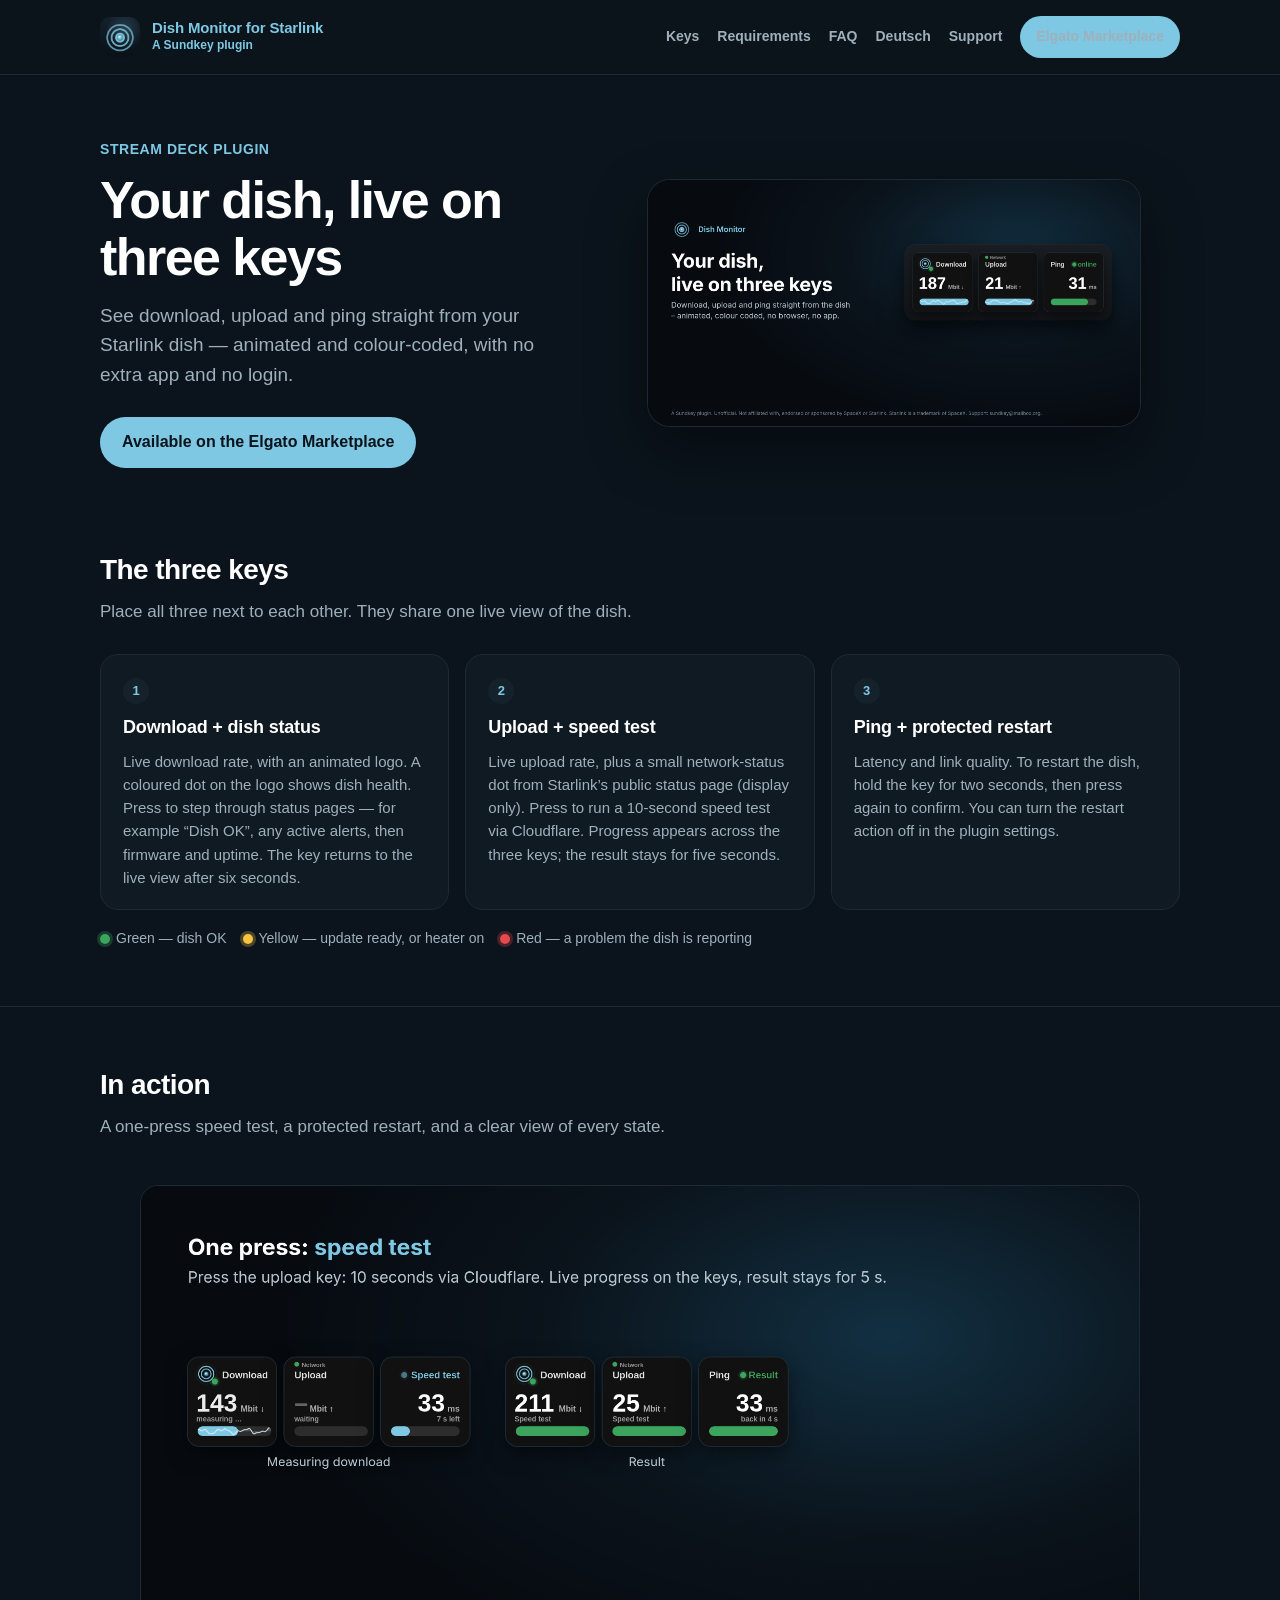
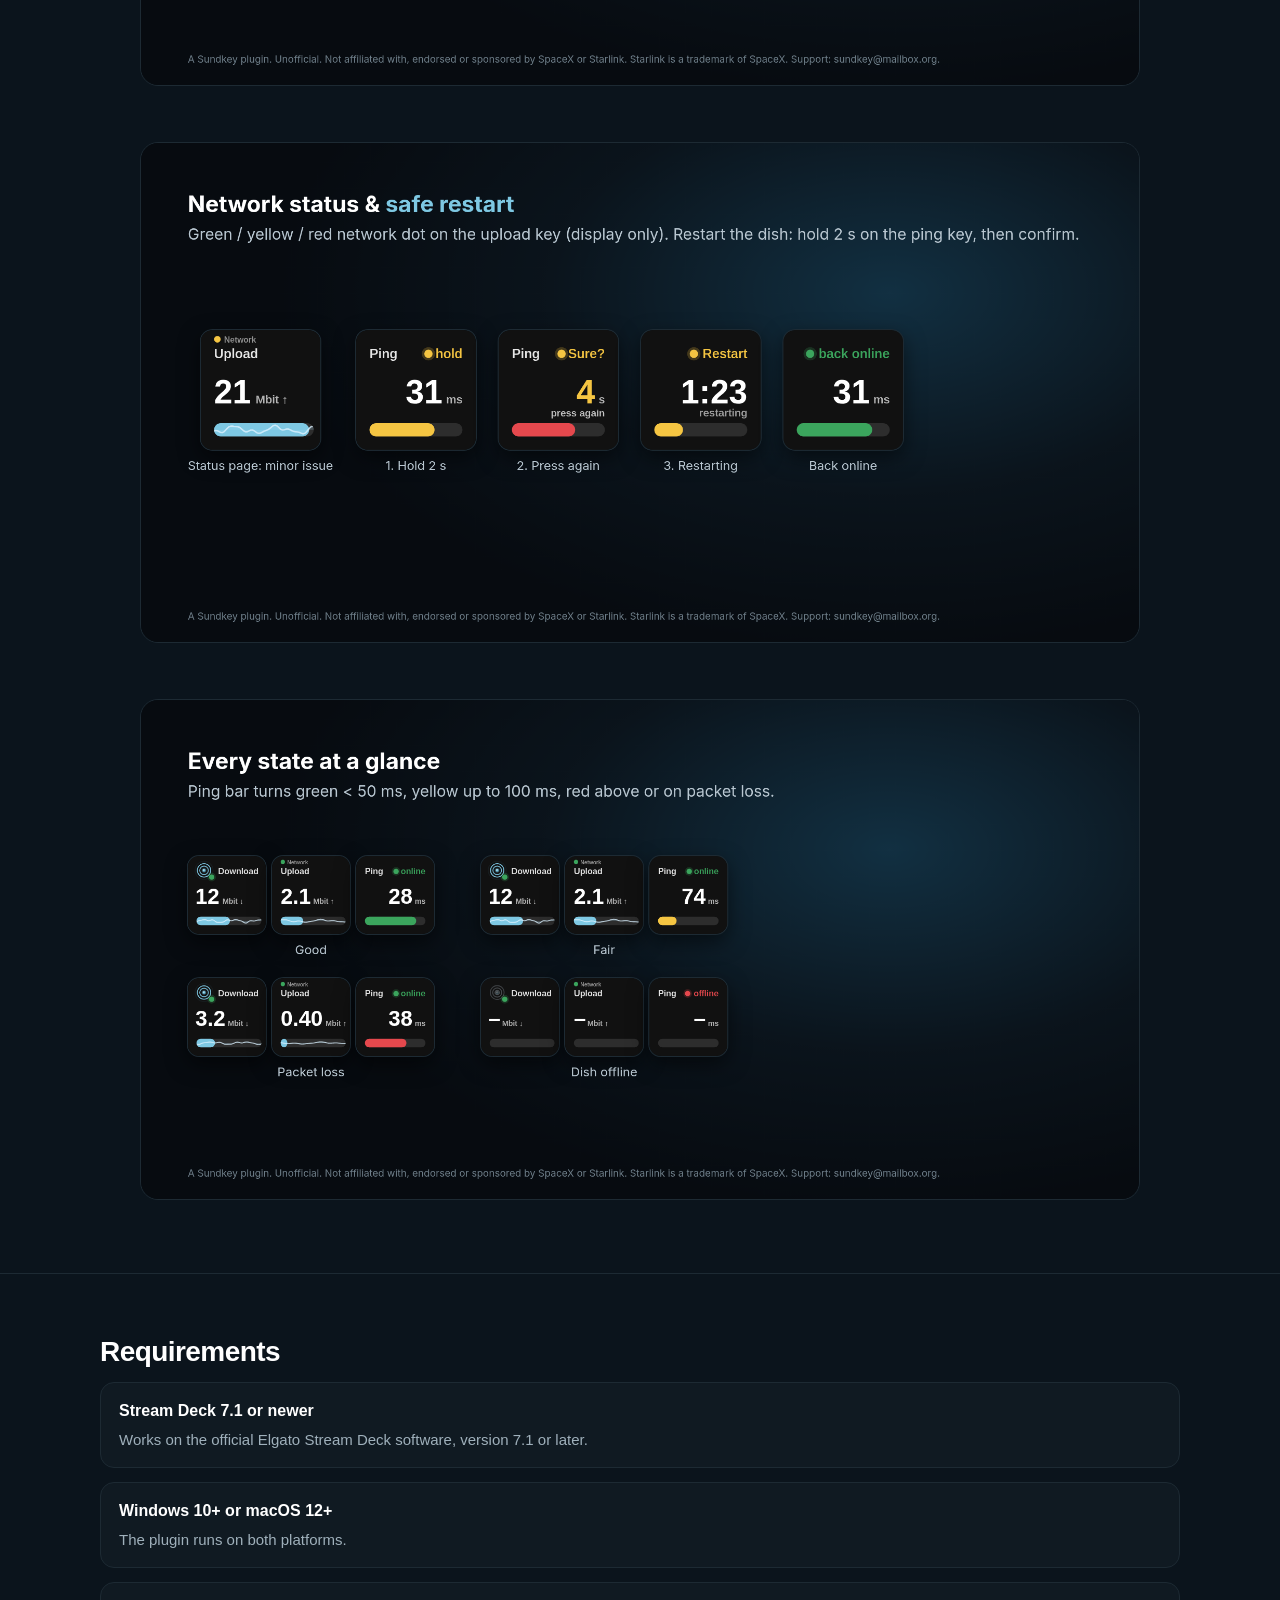
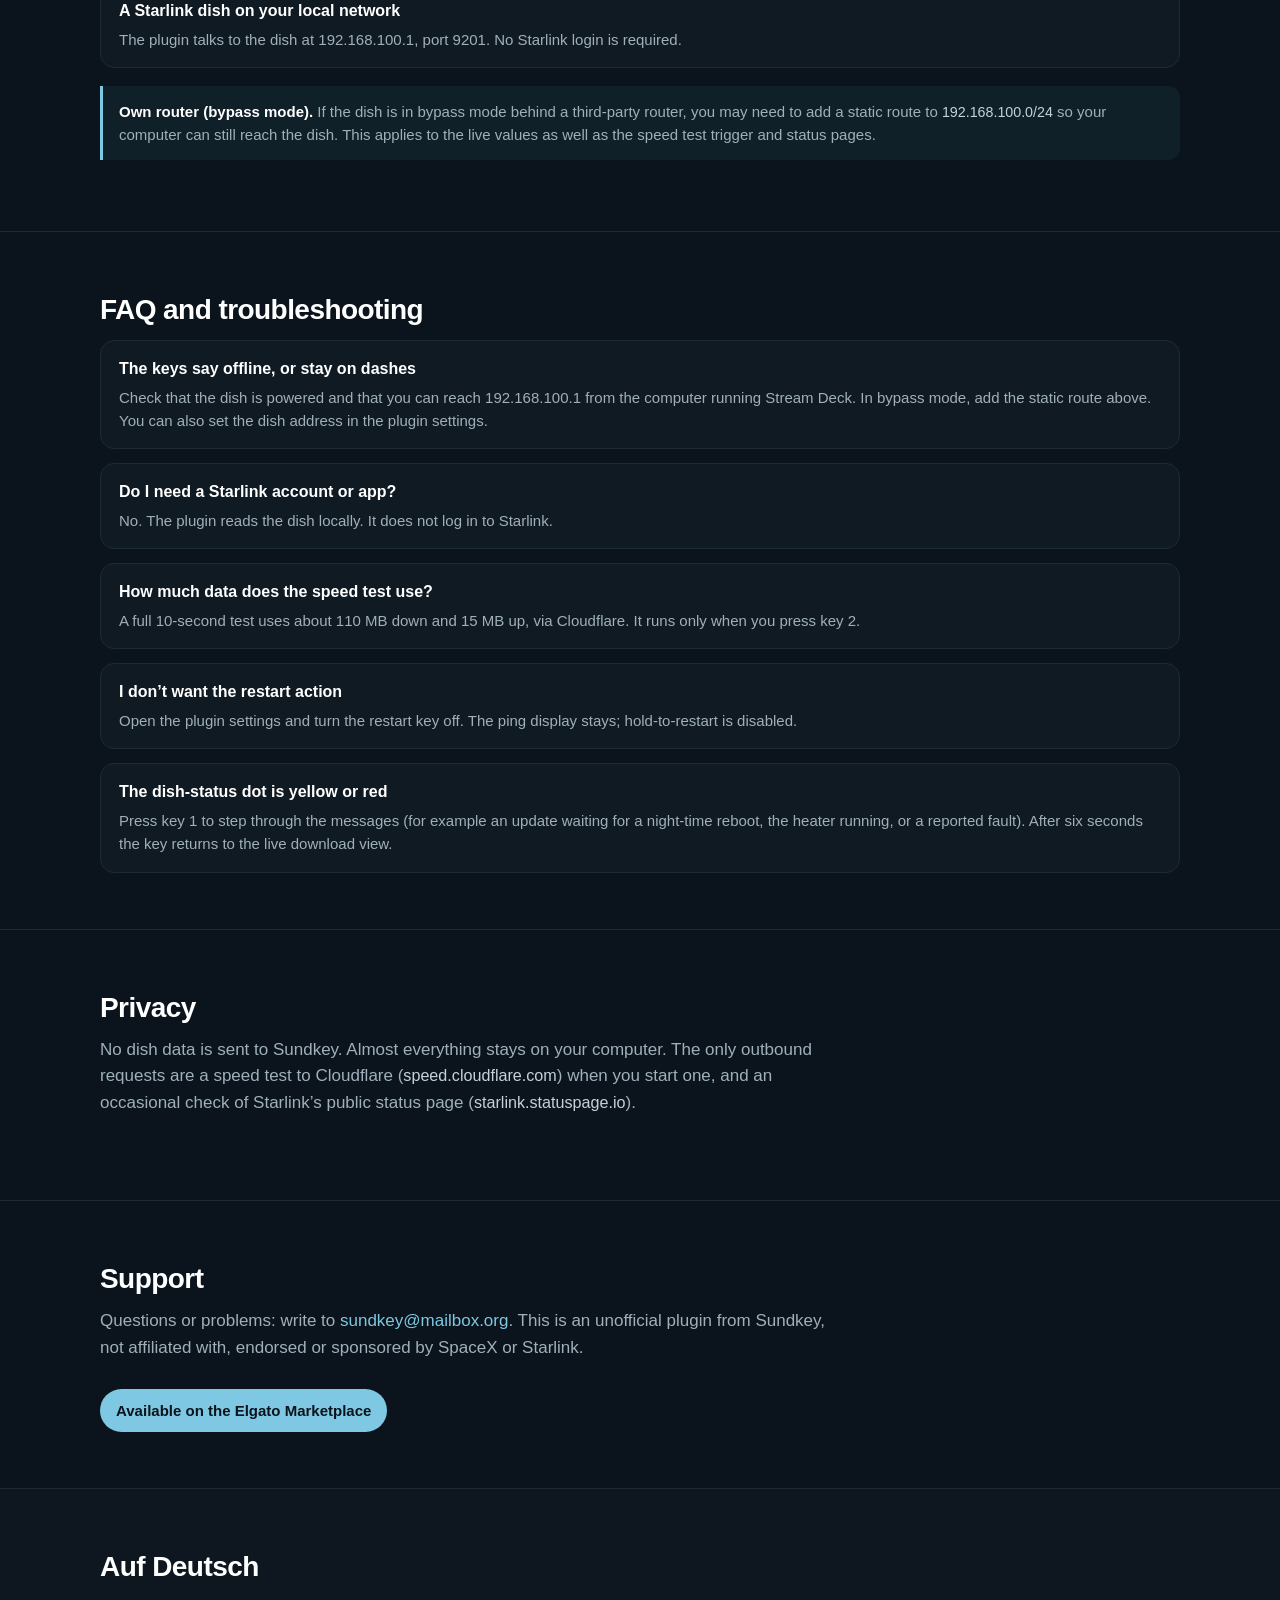
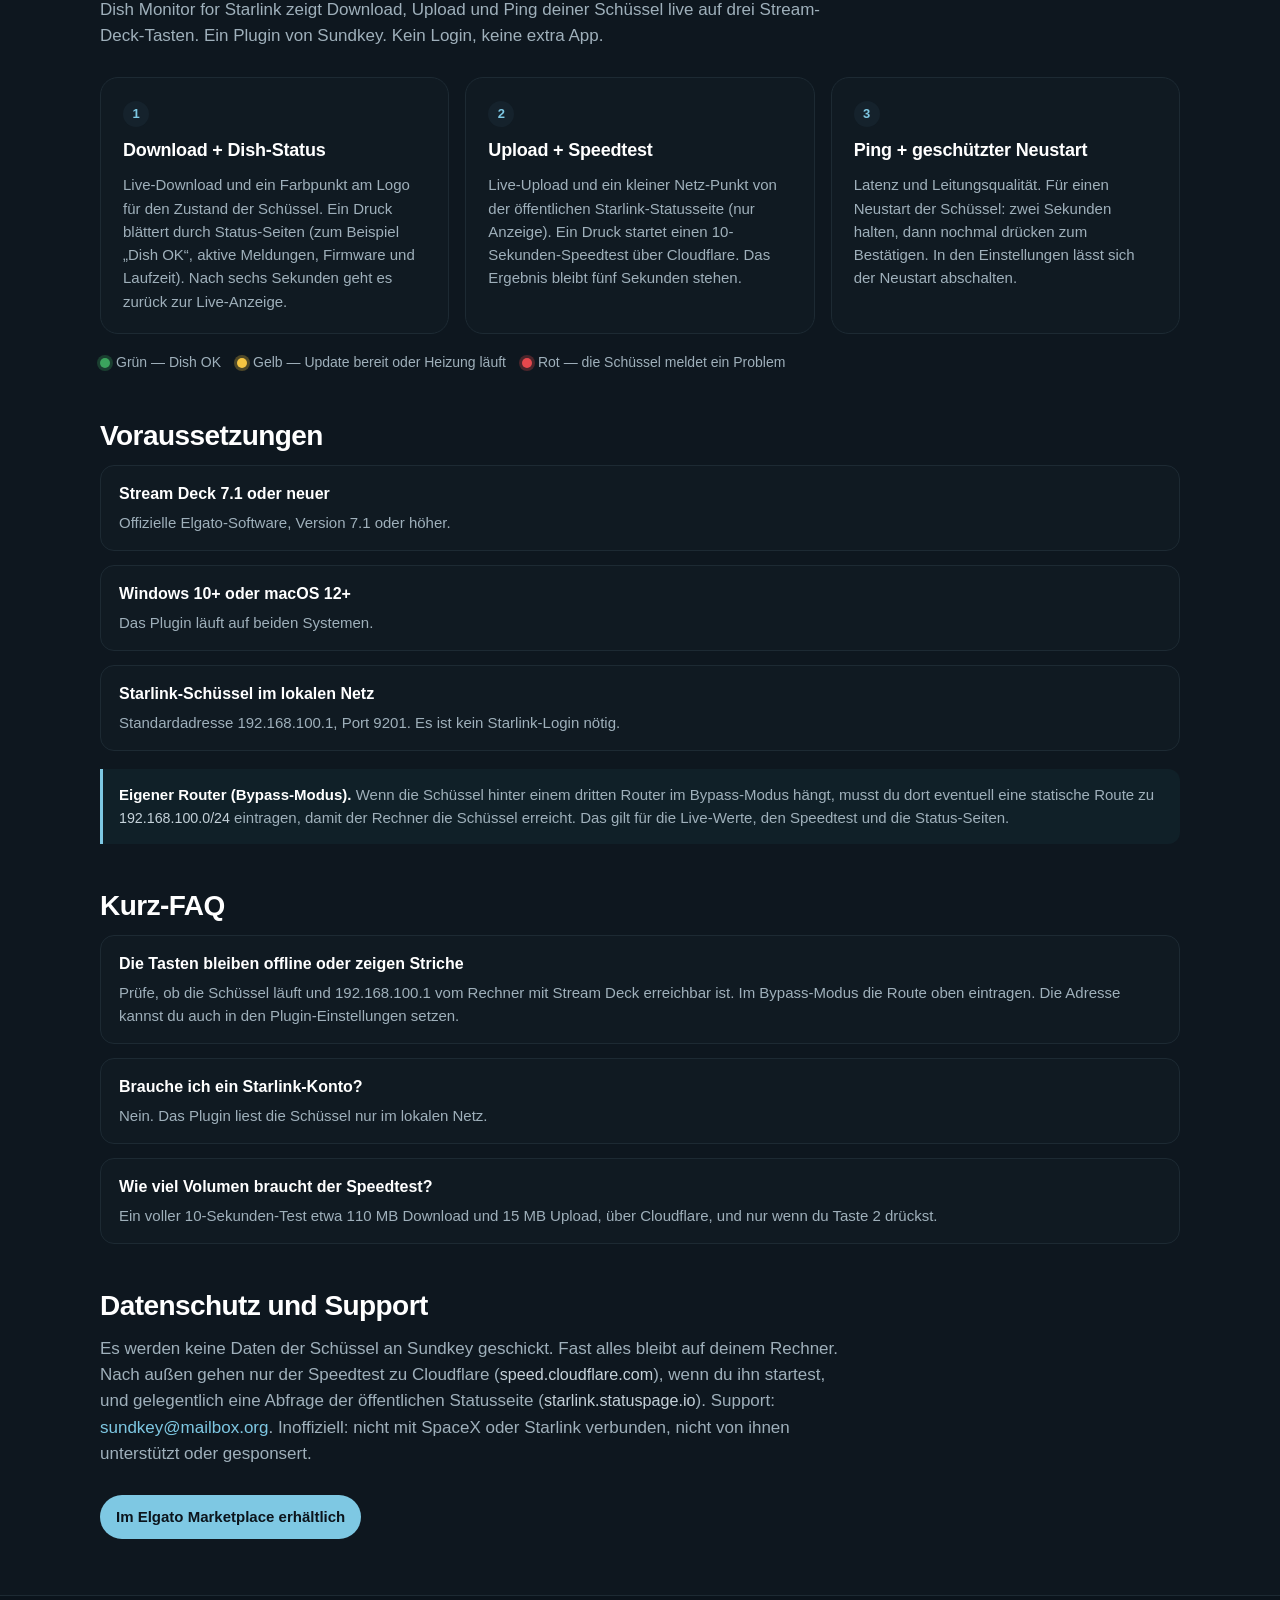
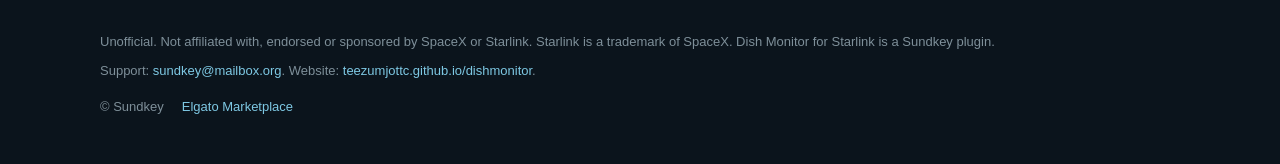
==== index.html @ ef7413f9 "Dish Monitor for Starlink info page" ====
<!DOCTYPE html>
<html lang="en">
<head>
  <meta charset="utf-8">
  <meta name="viewport" content="width=device-width, initial-scale=1">
  <title>Dish Monitor for Starlink – Sundkey</title>
  <meta name="description" content="Live download, upload and ping from your Starlink dish on three Stream Deck keys. A Sundkey plugin. Unofficial, not affiliated with SpaceX or Starlink.">
  <link rel="canonical" href="https://teezumjottc.github.io/dishmonitor/">
  <link rel="icon" type="image/png" sizes="32x32" href="images/favicon-32.png">
  <link rel="icon" type="image/png" sizes="64x64" href="images/favicon-64.png">
  <link rel="apple-touch-icon" href="images/apple-touch-icon.png">
  <meta property="og:title" content="Dish Monitor for Starlink – Sundkey">
  <meta property="og:description" content="Your Starlink dish, live on three Stream Deck keys. Unofficial, not affiliated with SpaceX or Starlink.">
  <meta property="og:type" content="website">
  <meta property="og:url" content="https://teezumjottc.github.io/dishmonitor/">
  <meta property="og:image" content="https://teezumjottc.github.io/dishmonitor/images/gallery-overview.png">
  <meta name="theme-color" content="#0b141c">
  <link rel="stylesheet" href="style.css">
</head>
<body>
  <header>
    <div class="wrap nav">
      <a class="brand" href="https://teezumjottc.github.io/dishmonitor/">
        <img src="images/logo-256.png" width="40" height="40" alt="">
        <span><strong>Dish Monitor for Starlink</strong><span>A Sundkey plugin</span></span>
      </a>
      <nav class="nav-links" aria-label="Page">
        <a href="#keys">Keys</a>
        <a href="#requirements">Requirements</a>
        <a href="#faq">FAQ</a>
        <a href="#de" lang="de">Deutsch</a>
        <a href="#support">Support</a>
        <a class="btn" href="#marketplace">Elgato Marketplace</a>
      </nav>
    </div>
  </header>

  <main>
    <div class="wrap hero">
      <div class="hero-grid">
        <div>
          <p class="kicker">Stream Deck plugin</p>
          <h1>Your dish, live on three keys</h1>
          <p class="lede">See download, upload and ping straight from your Starlink dish — animated and colour-coded, with no extra app and no login.</p>
          <a class="btn btn-lg" href="#marketplace" id="marketplace">Available on the Elgato Marketplace</a>
        </div>
        <figure class="hero-shot">
          <img src="images/gallery-overview.png" width="1920" height="960" alt="Three Stream Deck keys showing live download, upload and ping from a Starlink dish.">
        </figure>
      </div>
    </div>

    <section id="keys">
      <div class="wrap">
        <h2>The three keys</h2>
        <p class="intro">Place all three next to each other. They share one live view of the dish.</p>
        <div class="cards">
          <article class="card">
            <span class="num">1</span>
            <h3>Download + dish status</h3>
            <p>Live download rate, with an animated logo. A coloured dot on the logo shows dish health. Press to step through status pages — for example “Dish OK”, any active alerts, then firmware and uptime. The key returns to the live view after six seconds.</p>
          </article>
          <article class="card">
            <span class="num">2</span>
            <h3>Upload + speed test</h3>
            <p>Live upload rate, plus a small network-status dot from Starlink’s public status page (display only). Press to run a 10-second speed test via Cloudflare. Progress appears across the three keys; the result stays for five seconds.</p>
          </article>
          <article class="card">
            <span class="num">3</span>
            <h3>Ping + protected restart</h3>
            <p>Latency and link quality. To restart the dish, hold the key for two seconds, then press again to confirm. You can turn the restart action off in the plugin settings.</p>
          </article>
        </div>
        <p class="legend">
          <span><i class="dot" style="--c:#3BA55D"></i>Green — dish OK</span>
          <span><i class="dot" style="--c:#F5C542"></i>Yellow — update ready, or heater on</span>
          <span><i class="dot" style="--c:#E5484D"></i>Red — a problem the dish is reporting</span>
        </p>
      </div>
    </section>

    <section id="screenshots">
      <div class="wrap">
        <h2>In action</h2>
        <p class="intro">A one-press speed test, a protected restart, and a clear view of every state.</p>
        <div class="shots">
          <figure class="shot">
            <img src="images/gallery-speedtest.png" width="1920" height="960" alt="Speed test in progress and the result on the three keys.">
          </figure>
          <figure class="shot">
            <img src="images/gallery-restart.png" width="1920" height="960" alt="Network status dot and the hold, confirm, restarting and back-online states on the ping key.">
          </figure>
          <figure class="shot">
            <img src="images/gallery-states.png" width="1920" height="960" alt="Four rows of keys showing good, fair, packet-loss and offline states.">
          </figure>
        </div>
      </div>
    </section>

    <section id="requirements">
      <div class="wrap">
        <h2>Requirements</h2>
        <div class="req">
          <div class="item">
            <strong>Stream Deck 7.1 or newer</strong>
            <p>Works on the official Elgato Stream Deck software, version 7.1 or later.</p>
          </div>
          <div class="item">
            <strong>Windows 10+ or macOS 12+</strong>
            <p>The plugin runs on both platforms.</p>
          </div>
          <div class="item">
            <strong>A Starlink dish on your local network</strong>
            <p>The plugin talks to the dish at 192.168.100.1, port 9201. No Starlink login is required.</p>
          </div>
        </div>
        <p class="note"><strong style="color:#fff">Own router (bypass mode).</strong> If the dish is in bypass mode behind a third-party router, you may need to add a static route to <code>192.168.100.0/24</code> so your computer can still reach the dish. This applies to the live values as well as the speed test trigger and status pages.</p>
      </div>
    </section>

    <section id="faq">
      <div class="wrap">
        <h2>FAQ and troubleshooting</h2>
        <div class="faq">
          <div class="item">
            <h3>The keys say offline, or stay on dashes</h3>
            <p>Check that the dish is powered and that you can reach 192.168.100.1 from the computer running Stream Deck. In bypass mode, add the static route above. You can also set the dish address in the plugin settings.</p>
          </div>
          <div class="item">
            <h3>Do I need a Starlink account or app?</h3>
            <p>No. The plugin reads the dish locally. It does not log in to Starlink.</p>
          </div>
          <div class="item">
            <h3>How much data does the speed test use?</h3>
            <p>A full 10-second test uses about 110 MB down and 15 MB up, via Cloudflare. It runs only when you press key 2.</p>
          </div>
          <div class="item">
            <h3>I don’t want the restart action</h3>
            <p>Open the plugin settings and turn the restart key off. The ping display stays; hold-to-restart is disabled.</p>
          </div>
          <div class="item">
            <h3>The dish-status dot is yellow or red</h3>
            <p>Press key 1 to step through the messages (for example an update waiting for a night-time reboot, the heater running, or a reported fault). After six seconds the key returns to the live download view.</p>
          </div>
        </div>
      </div>
    </section>

    <section id="privacy">
      <div class="wrap">
        <h2>Privacy</h2>
        <p class="intro">No dish data is sent to Sundkey. Almost everything stays on your computer. The only outbound requests are a speed test to Cloudflare (<code>speed.cloudflare.com</code>) when you start one, and an occasional check of Starlink’s public status page (<code>starlink.statuspage.io</code>).</p>
      </div>
    </section>

    <section id="support">
      <div class="wrap">
        <h2>Support</h2>
        <p class="intro">Questions or problems: write to <a href="mailto:sundkey@mailbox.org">sundkey@mailbox.org</a>. This is an unofficial plugin from Sundkey, not affiliated with, endorsed or sponsored by SpaceX or Starlink.</p>
        <a class="btn" href="#marketplace">Available on the Elgato Marketplace</a>
      </div>
    </section>

    <section id="de" class="lang-de" lang="de">
      <div class="wrap">
        <h2>Auf Deutsch</h2>
        <p class="intro">Dish Monitor for Starlink zeigt Download, Upload und Ping deiner Schüssel live auf drei Stream-Deck-Tasten. Ein Plugin von Sundkey. Kein Login, keine extra App.</p>
        <div class="cards">
          <article class="card">
            <span class="num">1</span>
            <h3>Download + Dish-Status</h3>
            <p>Live-Download und ein Farbpunkt am Logo für den Zustand der Schüssel. Ein Druck blättert durch Status-Seiten (zum Beispiel „Dish OK“, aktive Meldungen, Firmware und Laufzeit). Nach sechs Sekunden geht es zurück zur Live-Anzeige.</p>
          </article>
          <article class="card">
            <span class="num">2</span>
            <h3>Upload + Speedtest</h3>
            <p>Live-Upload und ein kleiner Netz-Punkt von der öffentlichen Starlink-Statusseite (nur Anzeige). Ein Druck startet einen 10-Sekunden-Speedtest über Cloudflare. Das Ergebnis bleibt fünf Sekunden stehen.</p>
          </article>
          <article class="card">
            <span class="num">3</span>
            <h3>Ping + geschützter Neustart</h3>
            <p>Latenz und Leitungsqualität. Für einen Neustart der Schüssel: zwei Sekunden halten, dann nochmal drücken zum Bestätigen. In den Einstellungen lässt sich der Neustart abschalten.</p>
          </article>
        </div>
        <p class="legend">
          <span><i class="dot" style="--c:#3BA55D"></i>Grün — Dish OK</span>
          <span><i class="dot" style="--c:#F5C542"></i>Gelb — Update bereit oder Heizung läuft</span>
          <span><i class="dot" style="--c:#E5484D"></i>Rot — die Schüssel meldet ein Problem</span>
        </p>

        <h2 style="margin-top:40px">Voraussetzungen</h2>
        <div class="req">
          <div class="item"><strong>Stream Deck 7.1 oder neuer</strong><p>Offizielle Elgato-Software, Version 7.1 oder höher.</p></div>
          <div class="item"><strong>Windows 10+ oder macOS 12+</strong><p>Das Plugin läuft auf beiden Systemen.</p></div>
          <div class="item"><strong>Starlink-Schüssel im lokalen Netz</strong><p>Standardadresse 192.168.100.1, Port 9201. Es ist kein Starlink-Login nötig.</p></div>
        </div>
        <p class="note"><strong style="color:#fff">Eigener Router (Bypass-Modus).</strong> Wenn die Schüssel hinter einem dritten Router im Bypass-Modus hängt, musst du dort eventuell eine statische Route zu <code>192.168.100.0/24</code> eintragen, damit der Rechner die Schüssel erreicht. Das gilt für die Live-Werte, den Speedtest und die Status-Seiten.</p>

        <h2 style="margin-top:40px">Kurz-FAQ</h2>
        <div class="faq">
          <div class="item">
            <h3>Die Tasten bleiben offline oder zeigen Striche</h3>
            <p>Prüfe, ob die Schüssel läuft und 192.168.100.1 vom Rechner mit Stream Deck erreichbar ist. Im Bypass-Modus die Route oben eintragen. Die Adresse kannst du auch in den Plugin-Einstellungen setzen.</p>
          </div>
          <div class="item">
            <h3>Brauche ich ein Starlink-Konto?</h3>
            <p>Nein. Das Plugin liest die Schüssel nur im lokalen Netz.</p>
          </div>
          <div class="item">
            <h3>Wie viel Volumen braucht der Speedtest?</h3>
            <p>Ein voller 10-Sekunden-Test etwa 110 MB Download und 15 MB Upload, über Cloudflare, und nur wenn du Taste 2 drückst.</p>
          </div>
        </div>

        <h2 style="margin-top:40px">Datenschutz und Support</h2>
        <p class="intro">Es werden keine Daten der Schüssel an Sundkey geschickt. Fast alles bleibt auf deinem Rechner. Nach außen gehen nur der Speedtest zu Cloudflare (<code>speed.cloudflare.com</code>), wenn du ihn startest, und gelegentlich eine Abfrage der öffentlichen Statusseite (<code>starlink.statuspage.io</code>). Support: <a href="mailto:sundkey@mailbox.org">sundkey@mailbox.org</a>. Inoffiziell: nicht mit SpaceX oder Starlink verbunden, nicht von ihnen unterstützt oder gesponsert.</p>
        <a class="btn" href="#marketplace">Im Elgato Marketplace erhältlich</a>
      </div>
    </section>
  </main>

  <footer>
    <div class="wrap">
      <p>Unofficial. Not affiliated with, endorsed or sponsored by SpaceX or Starlink. Starlink is a trademark of SpaceX. Dish Monitor for Starlink is a Sundkey plugin.</p>
      <p>Support: <a href="mailto:sundkey@mailbox.org">sundkey@mailbox.org</a>. Website: <a href="https://teezumjottc.github.io/dishmonitor/">teezumjottc.github.io/dishmonitor</a>.</p>
      <div class="meta">
        <span>© Sundkey</span>
        <a href="#marketplace">Elgato Marketplace</a>
      </div>
    </div>
  </footer>
</body>
</html>
---- style.css ----
:root {
  --bg: #0b141c;
  --bg-2: #101a22;
  --bg-3: #0e171f;
  --line: #1d2a33;
  --text: #ffffff;
  --muted: #9fb0bb;
  --faint: #7e8f99;
  --cyan: #7EC8E3;
  --green: #3BA55D;
  --yellow: #F5C542;
  --red: #E5484D;
  --radius: 18px;
  --max: 1080px;
  --font: Inter, "Segoe UI", "SF Pro Text", "Helvetica Neue", Arial, sans-serif;
}
* { box-sizing: border-box; }
html { scroll-behavior: smooth; }
body {
  margin: 0;
  background: var(--bg);
  color: var(--text);
  font-family: var(--font);
  font-size: 17px;
  line-height: 1.55;
  -webkit-font-smoothing: antialiased;
}
a { color: var(--cyan); text-decoration: none; }
a:hover { text-decoration: underline; }
code { font-family: inherit; font-size: 0.95em; color: #c5d2da; white-space: nowrap; }
img { max-width: 100%; height: auto; display: block; }
.wrap { width: min(var(--max), calc(100% - 48px)); margin: 0 auto; }

/* header */
header {
  border-bottom: 1px solid var(--line);
  background: rgba(11, 20, 28, 0.92);
}
.nav {
  display: flex;
  align-items: center;
  justify-content: space-between;
  gap: 16px;
  padding: 16px 0;
  flex-wrap: wrap;
}
.brand { display: flex; align-items: center; gap: 12px; color: inherit; text-decoration: none; }
.brand:hover { text-decoration: none; }
.brand img { width: 40px; height: 40px; border-radius: 10px; }
.brand strong { font-size: 15px; font-weight: 650; letter-spacing: -0.01em; display: block; line-height: 1.15; }
.brand span { font-size: 12px; color: var(--cyan); font-weight: 600; }
.nav-links { display: flex; gap: 18px; flex-wrap: wrap; align-items: center; }
.nav-links a { color: var(--muted); font-size: 14px; font-weight: 600; }
.nav-links a:hover { color: var(--text); text-decoration: none; }
.btn {
  display: inline-block;
  background: var(--cyan);
  color: #0b141c;
  font-weight: 700;
  font-size: 15px;
  padding: 10px 16px;
  border-radius: 999px;
  text-decoration: none;
}
.btn:hover { text-decoration: none; filter: brightness(1.06); }
.btn-lg { padding: 13px 22px; font-size: 16px; }

/* hero */
.hero { padding: 64px 0 24px; }
.hero-grid {
  display: grid;
  grid-template-columns: minmax(0, 0.9fr) minmax(0, 1.1fr);
  gap: 40px;
  align-items: center;
}
.kicker { color: var(--cyan); font-weight: 600; font-size: 14px; letter-spacing: 0.04em; text-transform: uppercase; margin: 0 0 12px; }
h1 {
  font-size: clamp(32px, 5vw, 52px);
  line-height: 1.08;
  letter-spacing: -0.03em;
  font-weight: 750;
  margin: 0 0 16px;
}
.lede { color: var(--muted); font-size: 19px; margin: 0 0 28px; max-width: 34em; }
.hero-shot {
  border-radius: 22px;
  overflow: hidden;
  box-shadow: 0 0 0 1px var(--line), 0 24px 60px rgba(0, 0, 0, 0.45);
  background: #070b10;
}
.hero-shot img { width: 100%; }

/* sections */
section { padding: 56px 0; }
section + section { border-top: 1px solid var(--line); }
h2 {
  font-size: 28px;
  letter-spacing: -0.02em;
  margin: 0 0 8px;
  font-weight: 720;
}
.intro { color: var(--muted); margin: 0 0 28px; max-width: 44em; }

.cards {
  display: grid;
  grid-template-columns: repeat(3, 1fr);
  gap: 16px;
}
.card {
  background: var(--bg-2);
  border: 1px solid var(--line);
  border-radius: var(--radius);
  padding: 22px 22px 20px;
}
.card h3 { margin: 0 0 8px; font-size: 18px; letter-spacing: -0.01em; }
.card p { margin: 0; color: var(--muted); font-size: 15px; }
.dot {
  width: 10px; height: 10px; border-radius: 50%;
  display: inline-block; margin-right: 6px;
  box-shadow: 0 0 0 3px color-mix(in srgb, var(--c) 28%, transparent);
  background: var(--c);
  vertical-align: middle;
}
.legend { display: flex; gap: 16px; flex-wrap: wrap; margin: 18px 0 0; color: var(--muted); font-size: 14px; }
.num {
  display: inline-flex; align-items: center; justify-content: center;
  width: 26px; height: 26px; border-radius: 50%;
  background: #15222c; color: var(--cyan);
  font-size: 13px; font-weight: 700; margin-bottom: 10px;
}

/* gallery */
.shots { display: grid; gap: 22px; }
.shot {
  background: var(--bg-2);
  border: 1px solid var(--line);
  border-radius: var(--radius);
  overflow: hidden;
}
.shot img { width: 100%; }
.shot figcaption { padding: 12px 16px 16px; color: var(--muted); font-size: 14px; }

/* lists */
.req, .faq { display: grid; gap: 14px; }
.item {
  background: var(--bg-2);
  border: 1px solid var(--line);
  border-radius: 14px;
  padding: 16px 18px;
}
.item h3, .item strong { display: block; margin: 0 0 4px; font-size: 16px; }
.item p { margin: 0; color: var(--muted); font-size: 15px; }
.note {
  margin-top: 18px;
  padding: 14px 16px;
  border-left: 3px solid var(--cyan);
  background: #102028;
  border-radius: 0 12px 12px 0;
  color: var(--muted);
  font-size: 15px;
}

/* german */
.lang-de { background: var(--bg-3); }
.lang-de h2 { color: var(--text); }

/* footer */
footer {
  border-top: 1px solid var(--line);
  padding: 36px 0 48px;
  color: var(--faint);
  font-size: 13px;
  line-height: 1.5;
}
footer p { margin: 0 0 10px; }
footer .meta { display: flex; flex-wrap: wrap; gap: 8px 18px; margin-top: 16px; }

@media (max-width: 860px) {
  .hero-grid, .cards { grid-template-columns: 1fr; }
  .hero { padding-top: 36px; }
  section { padding: 40px 0; }
}
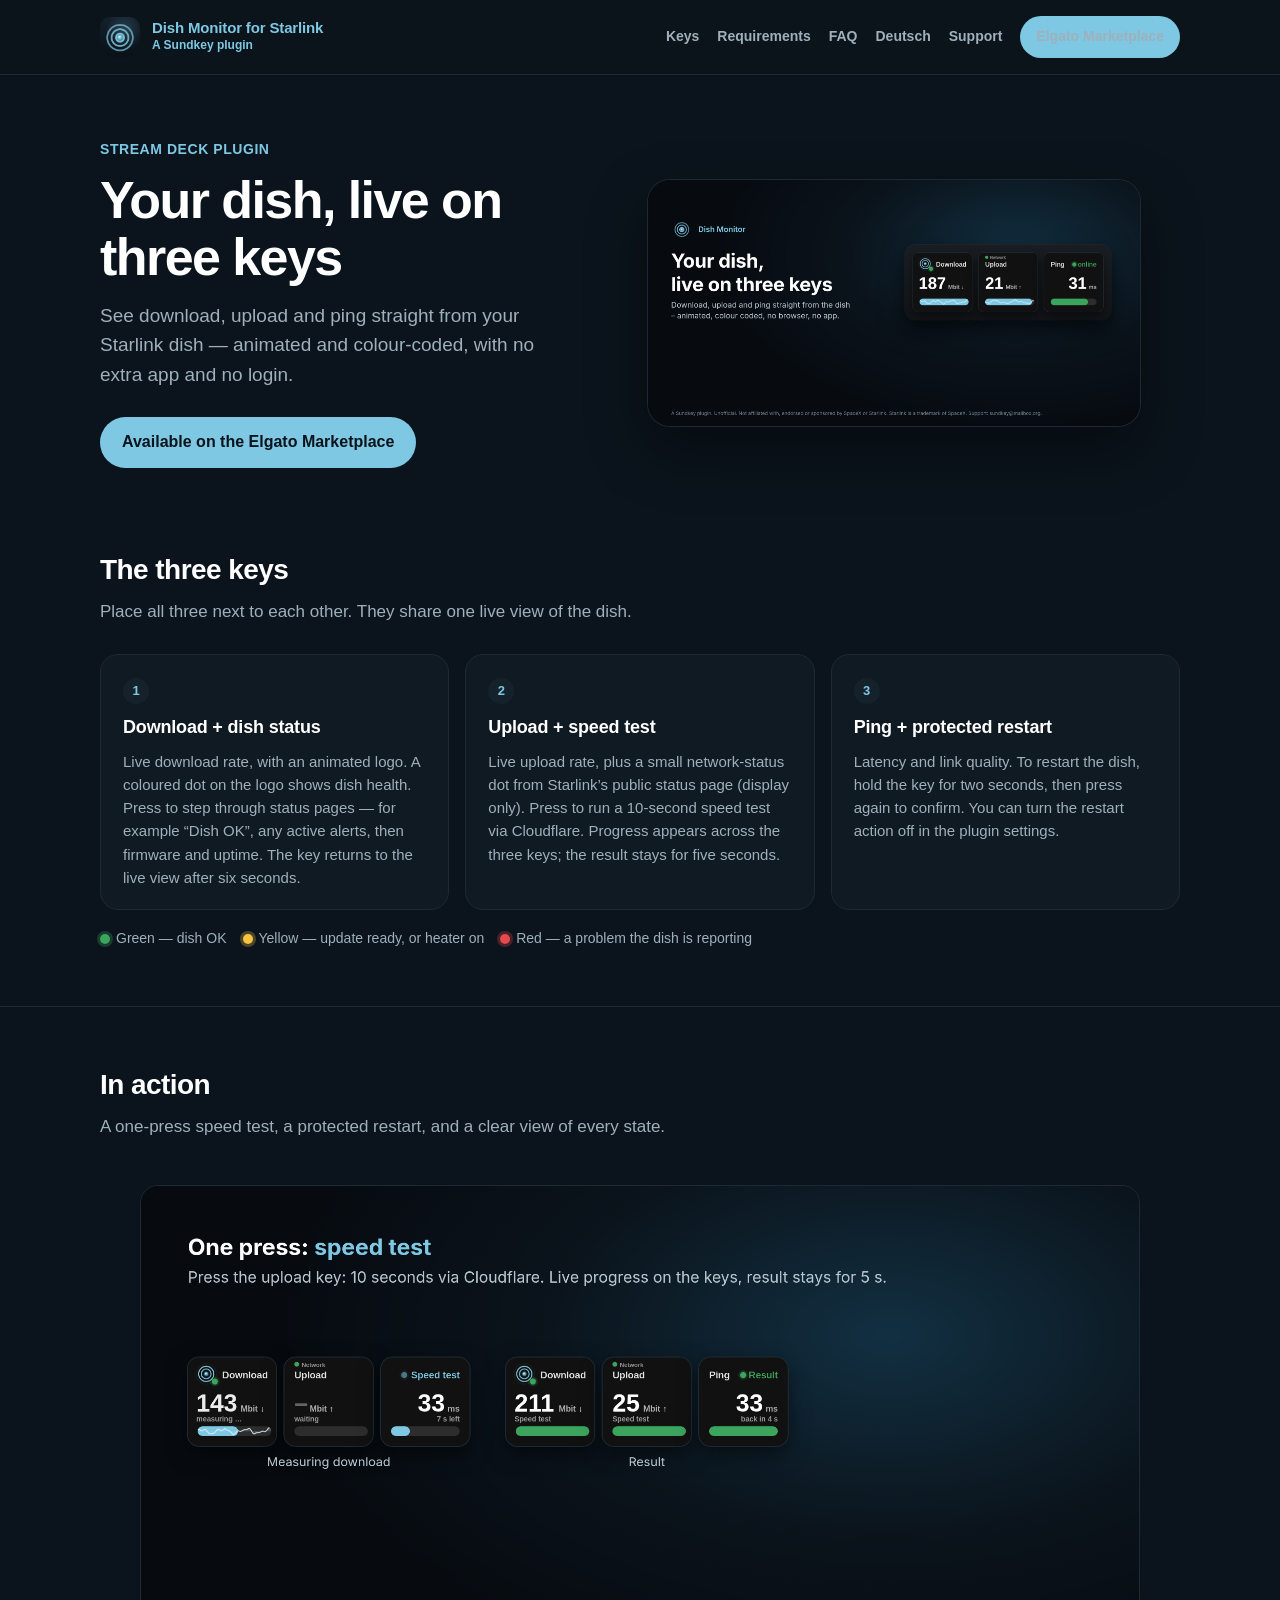
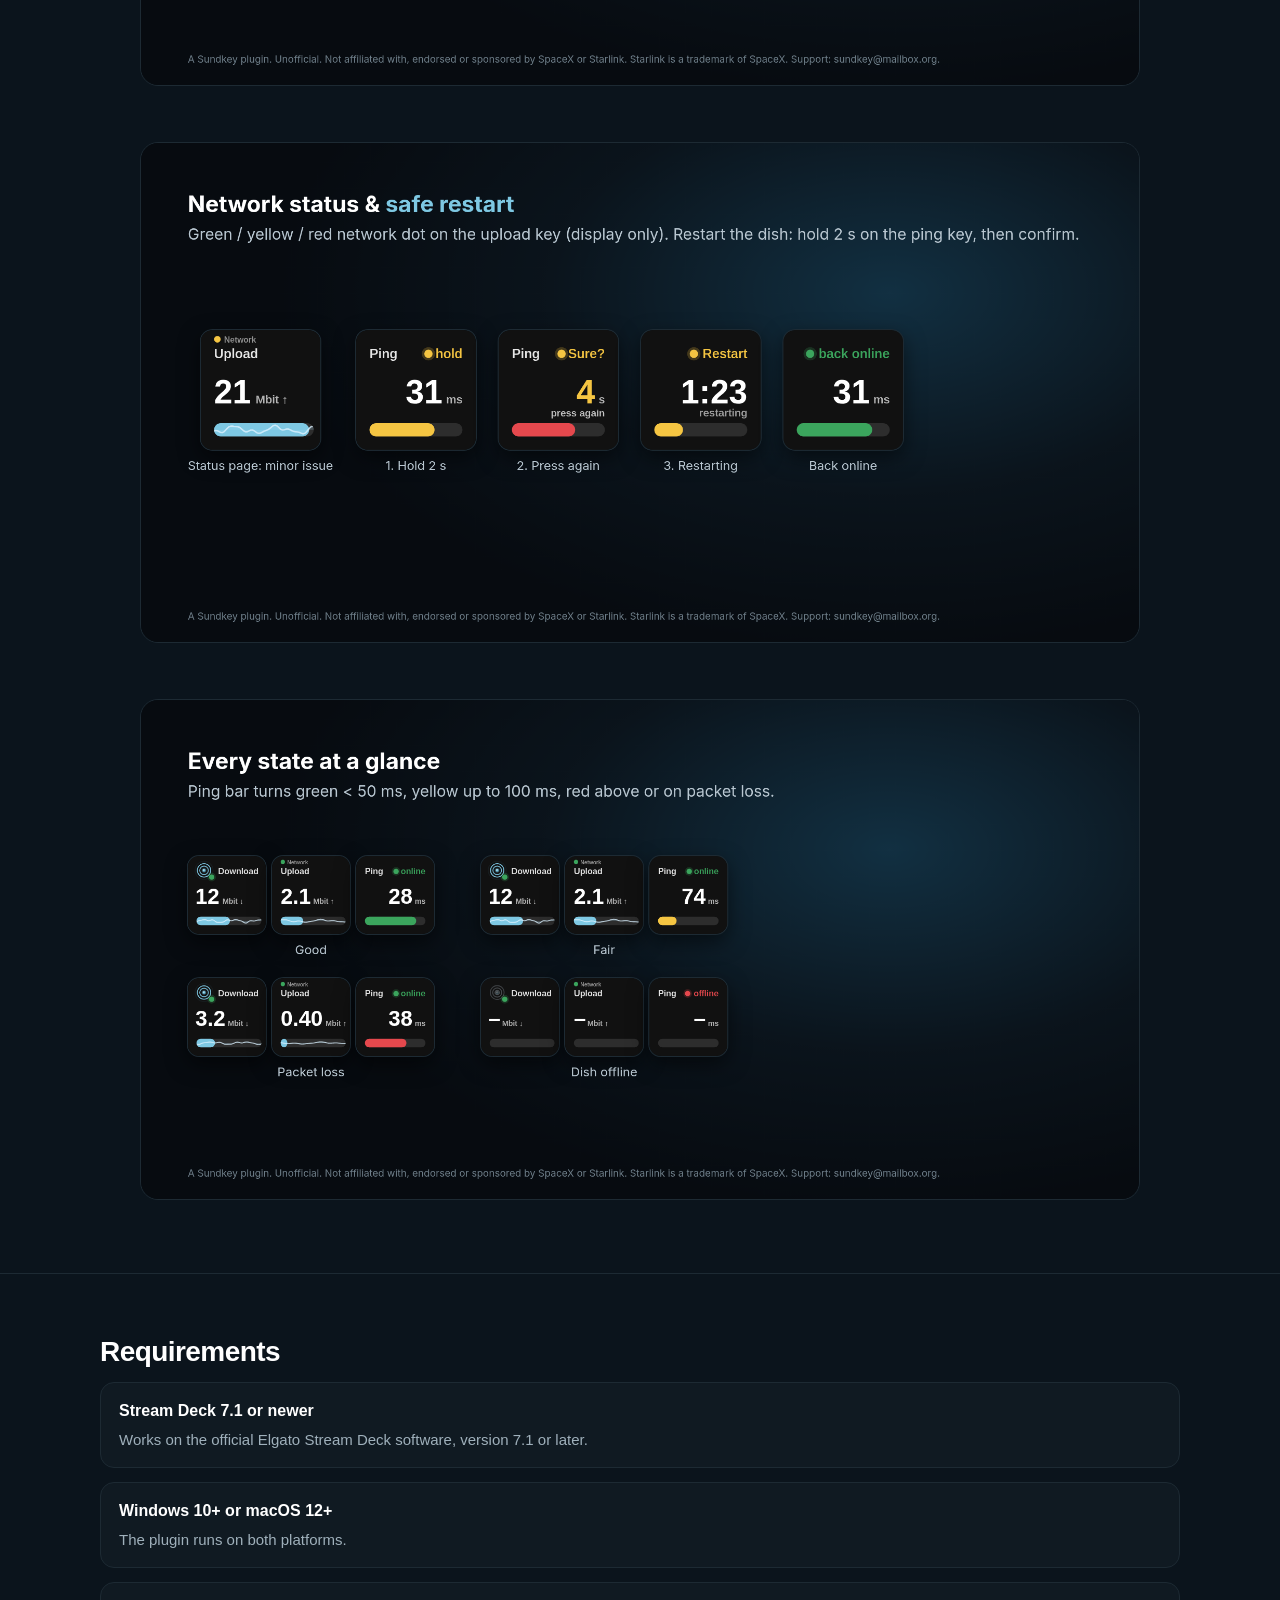
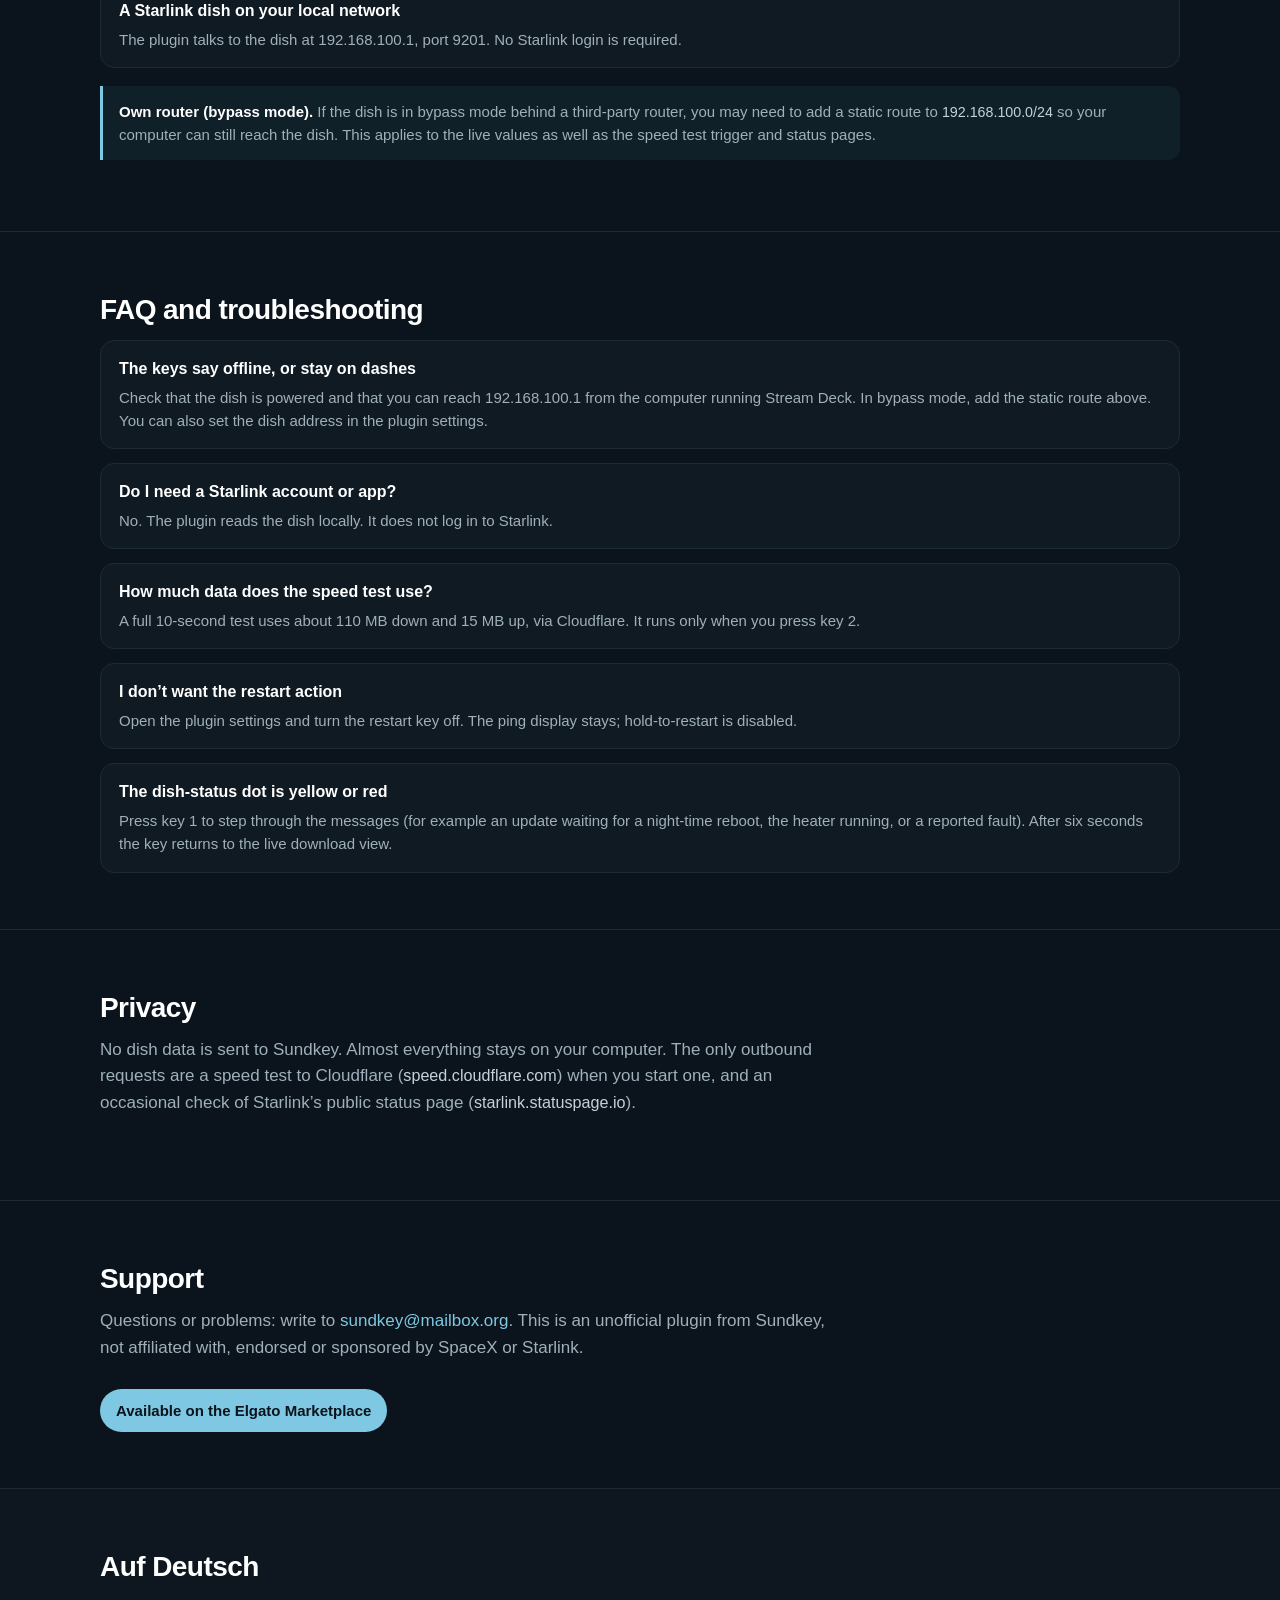
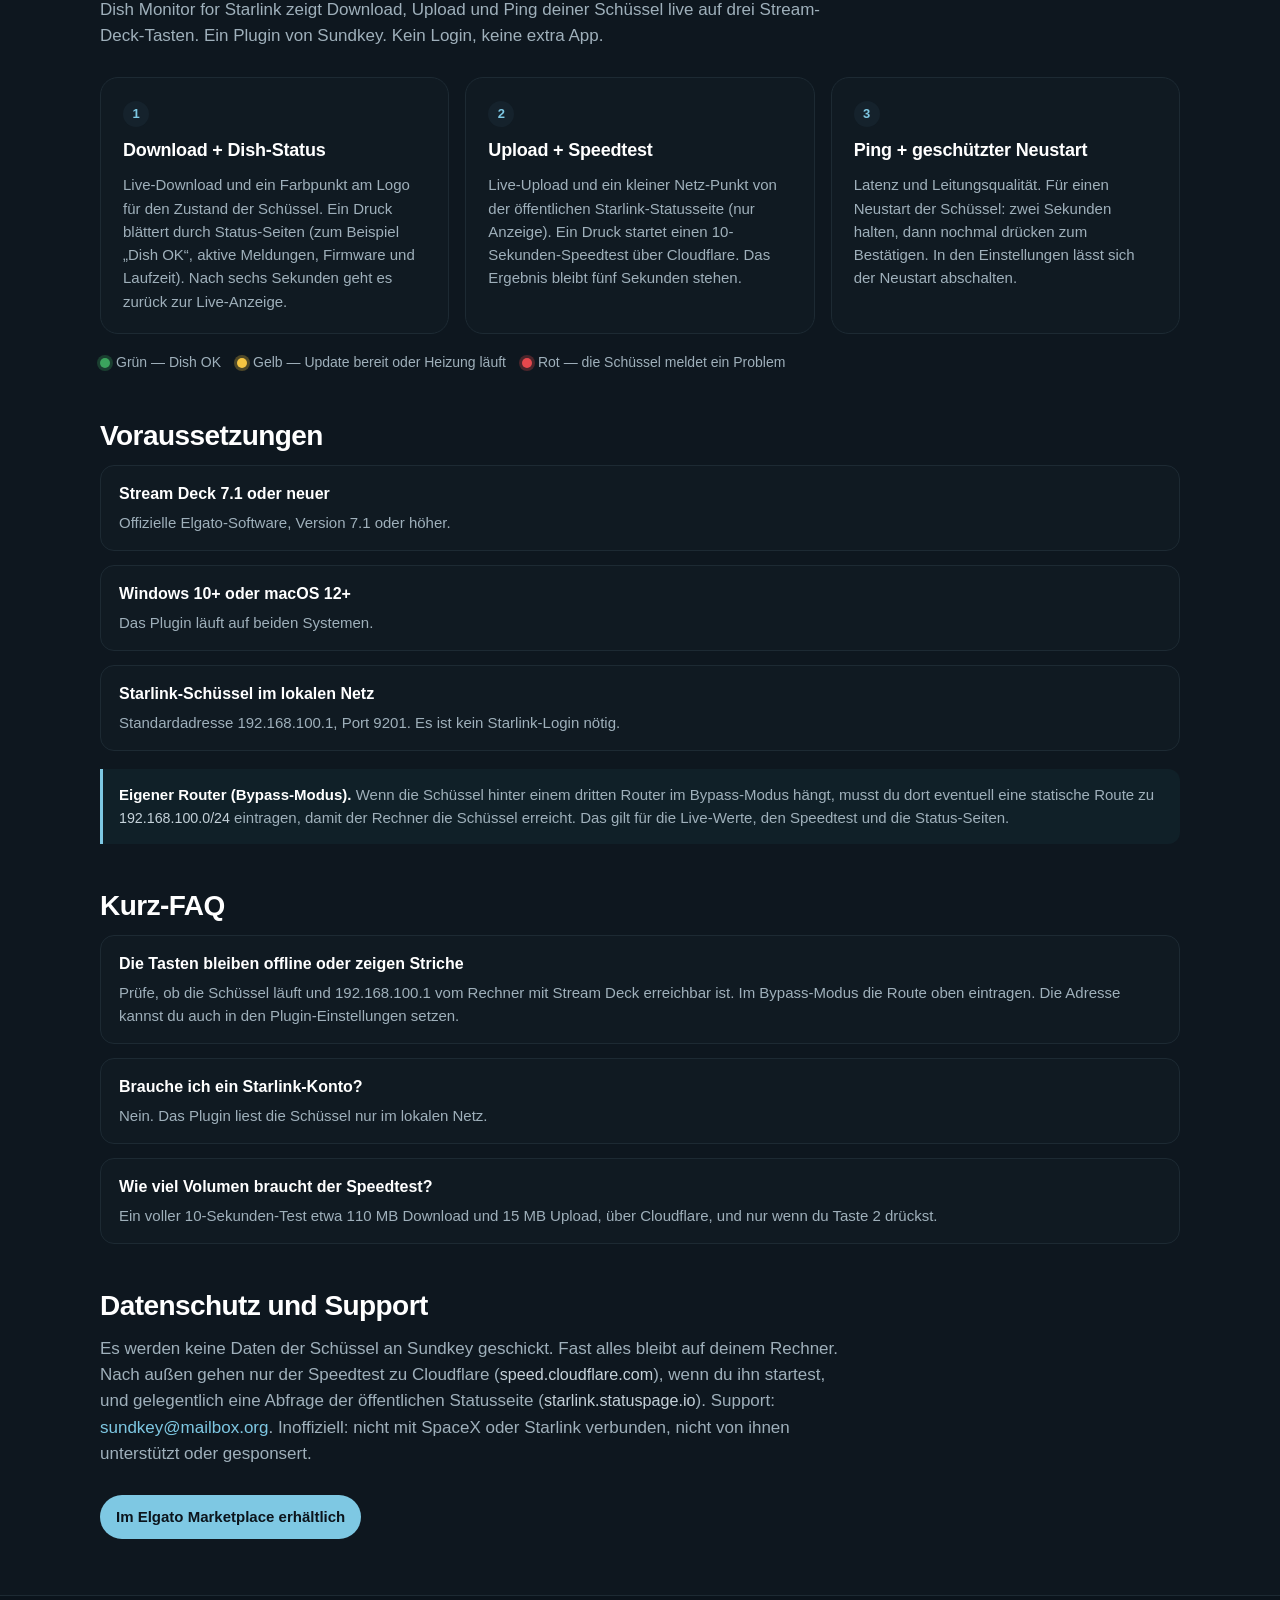
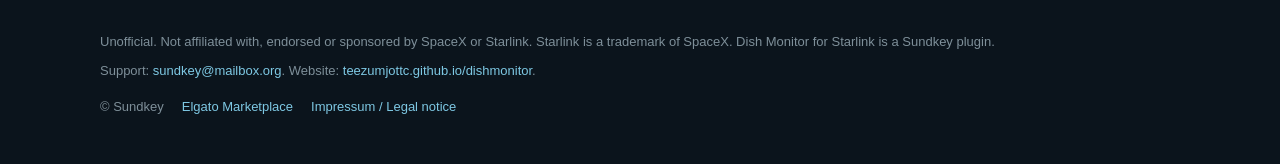
==== commit 9e5425ee: "Add Impressum" ====
--- a/index.html
+++ b/index.html
@@ -226,6 +226,7 @@
       <div class="meta">
         <span>© Sundkey</span>
         <a href="#marketplace">Elgato Marketplace</a>
+        <a href="impressum.html">Impressum / Legal notice</a>
       </div>
     </div>
   </footer>
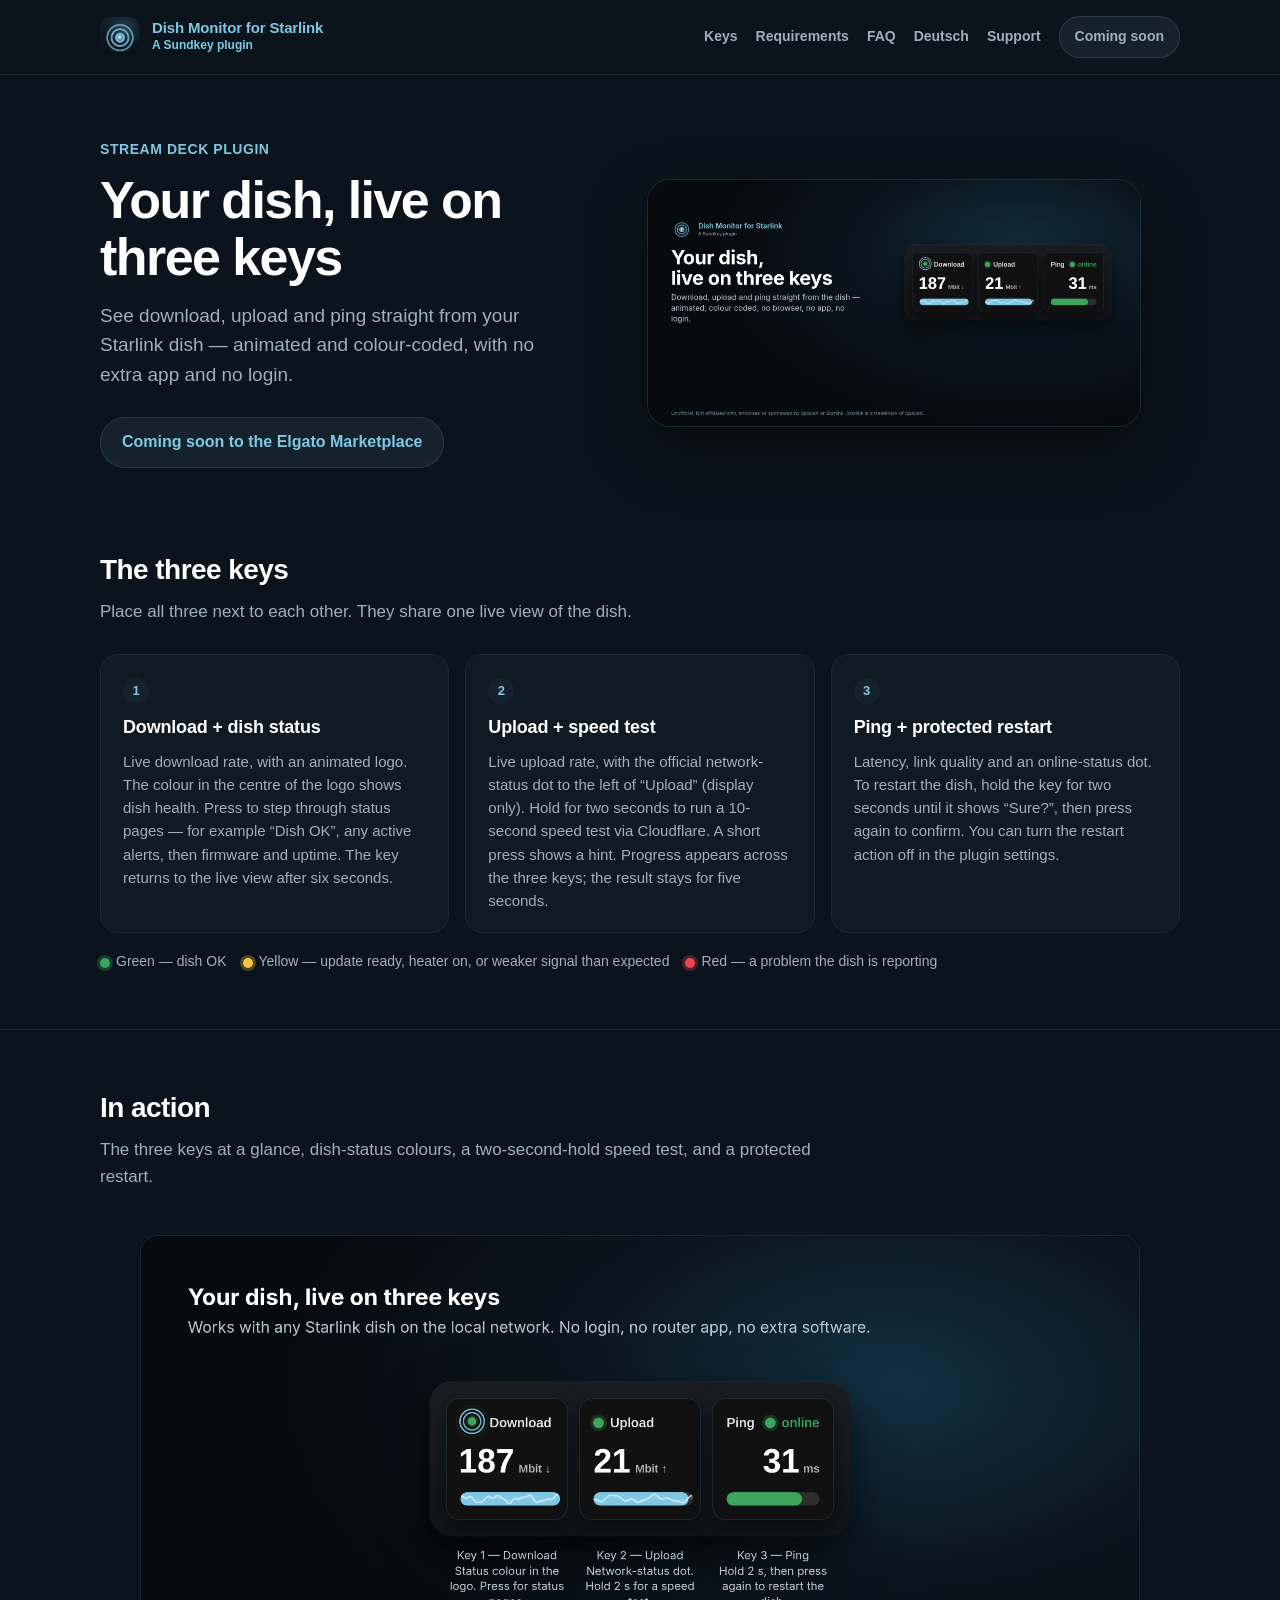
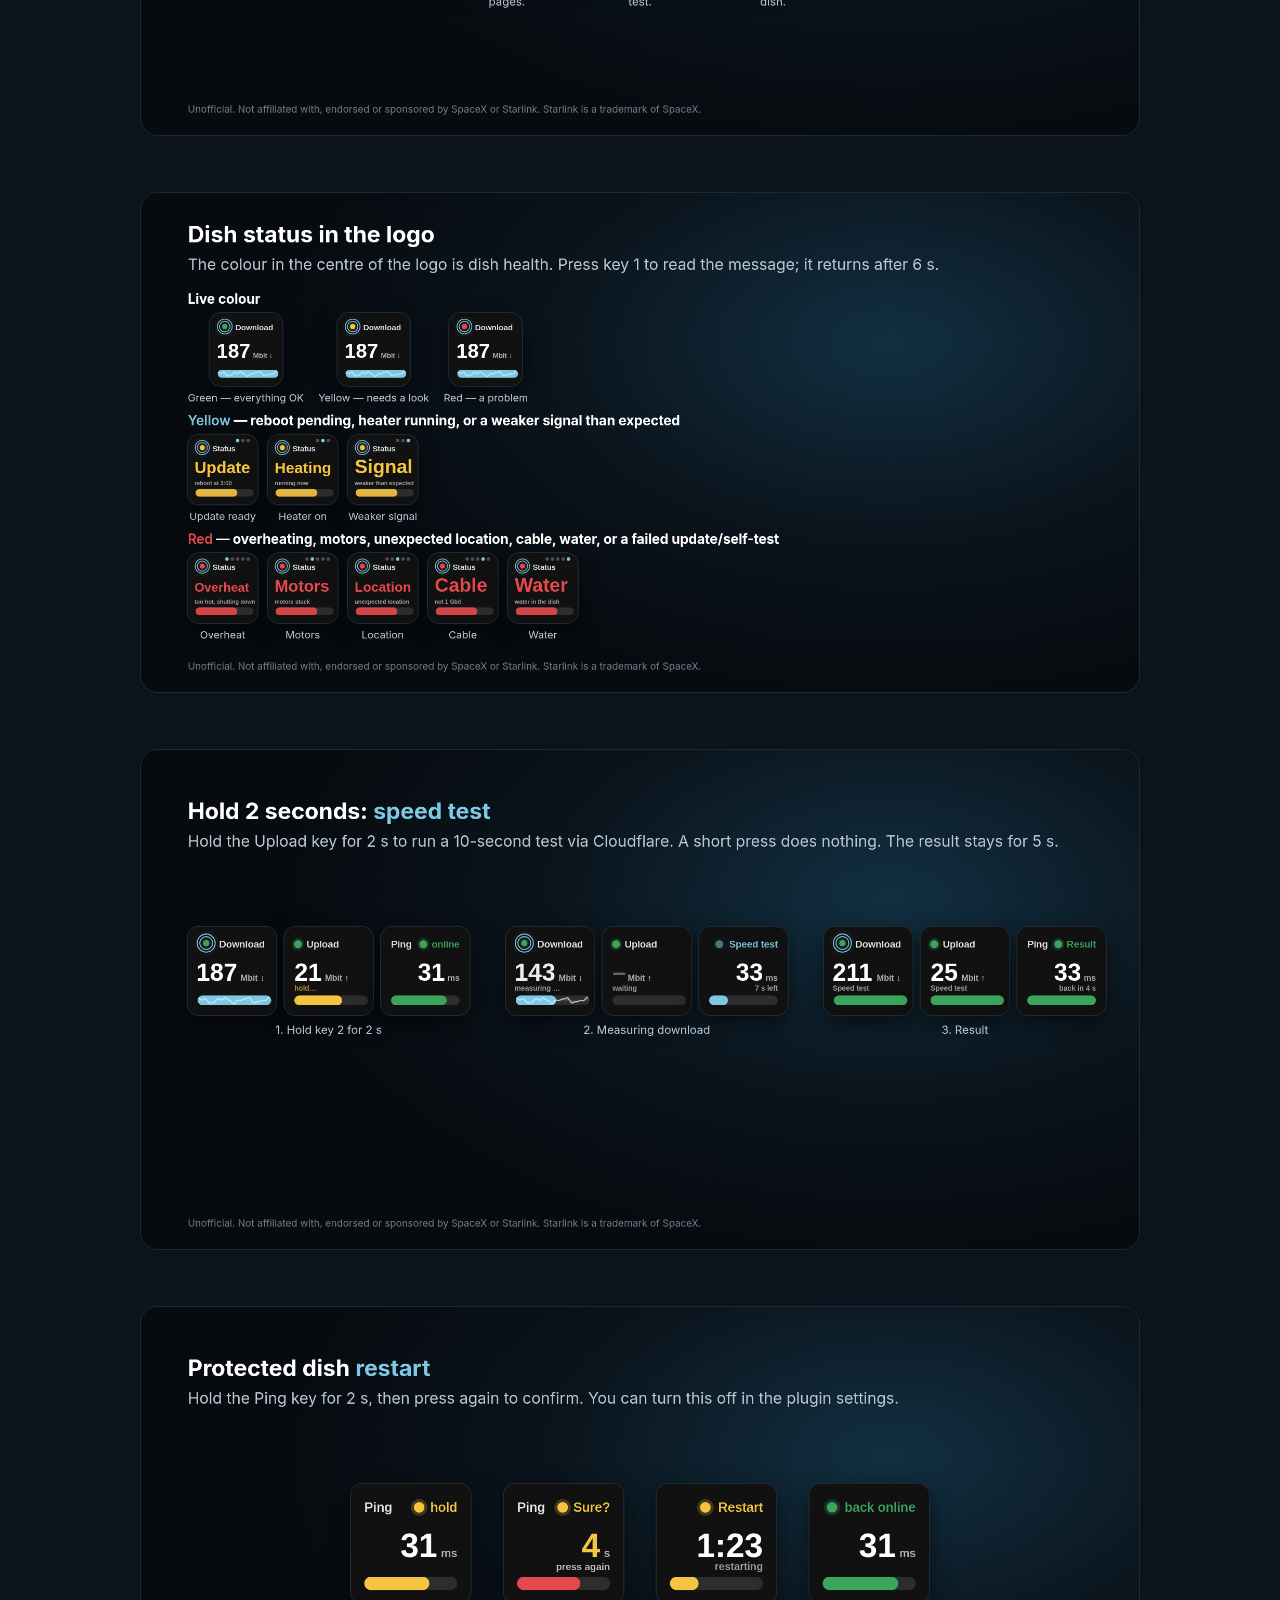
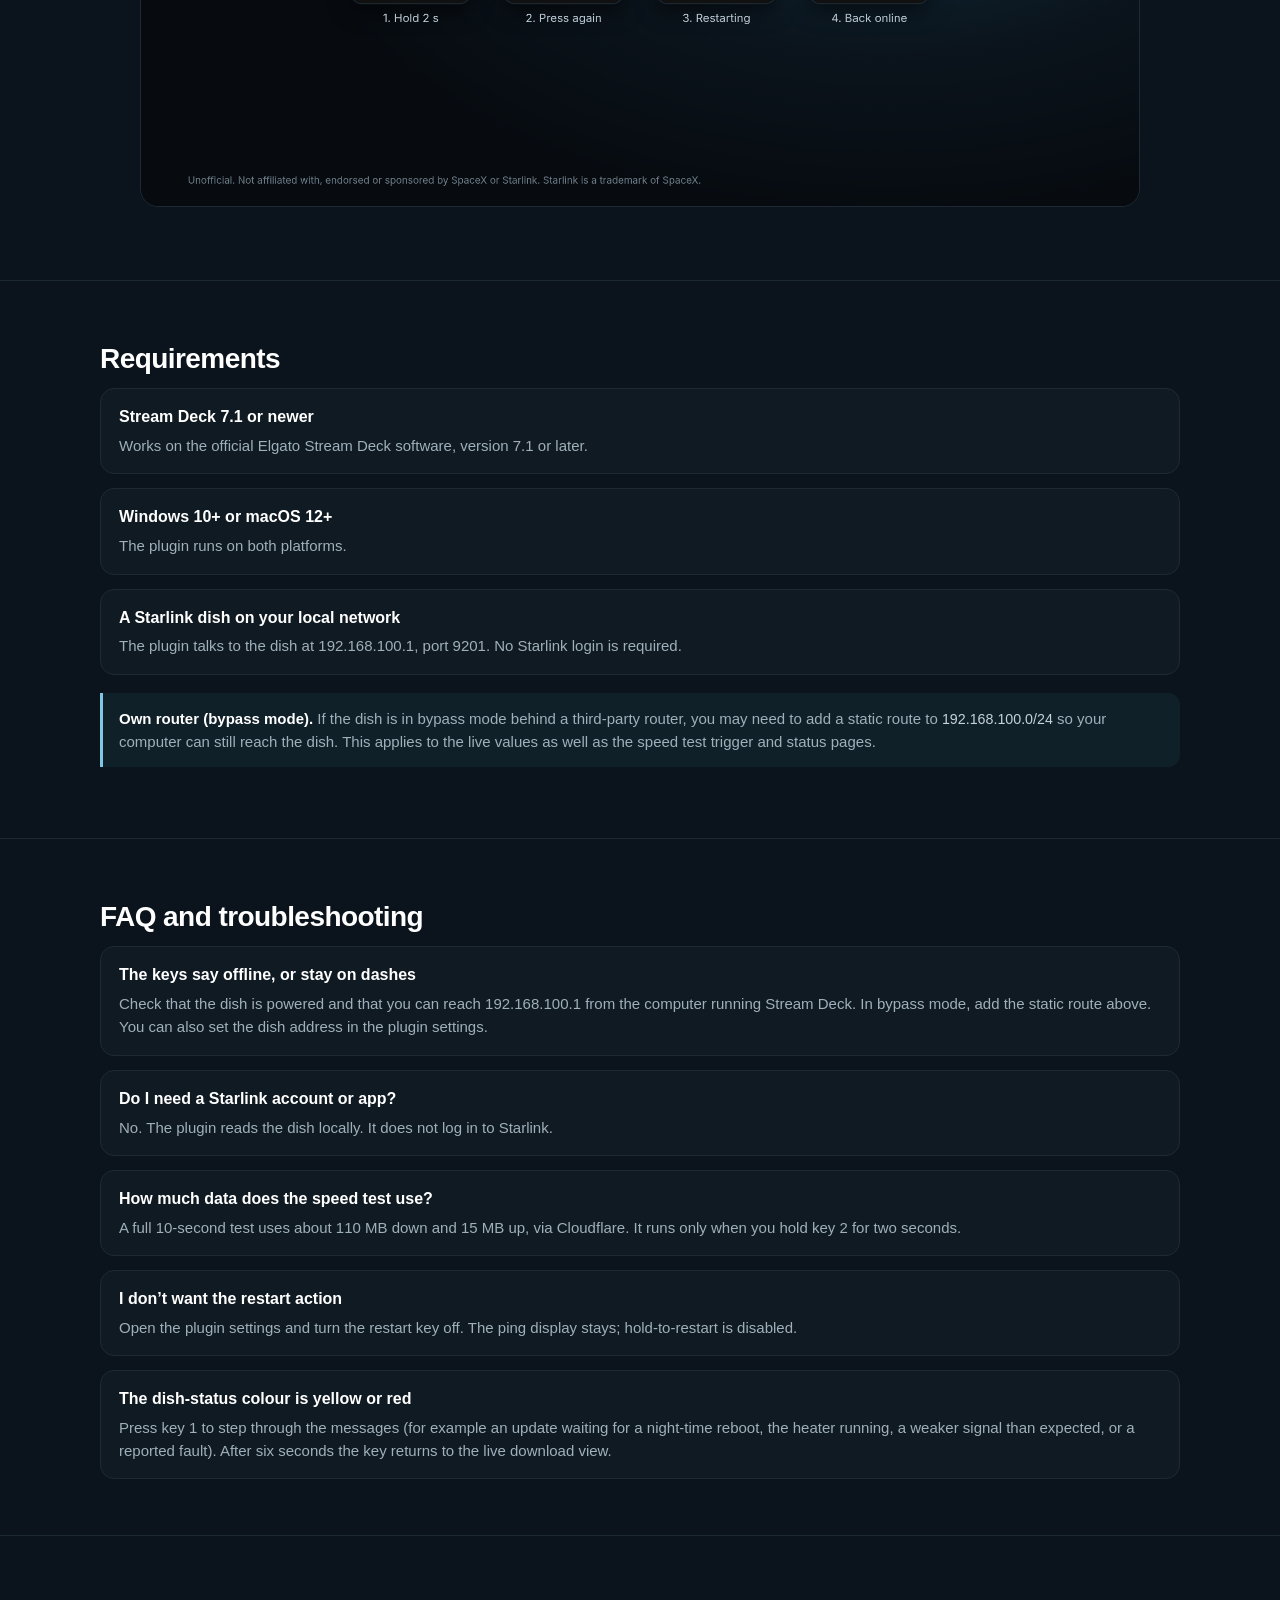
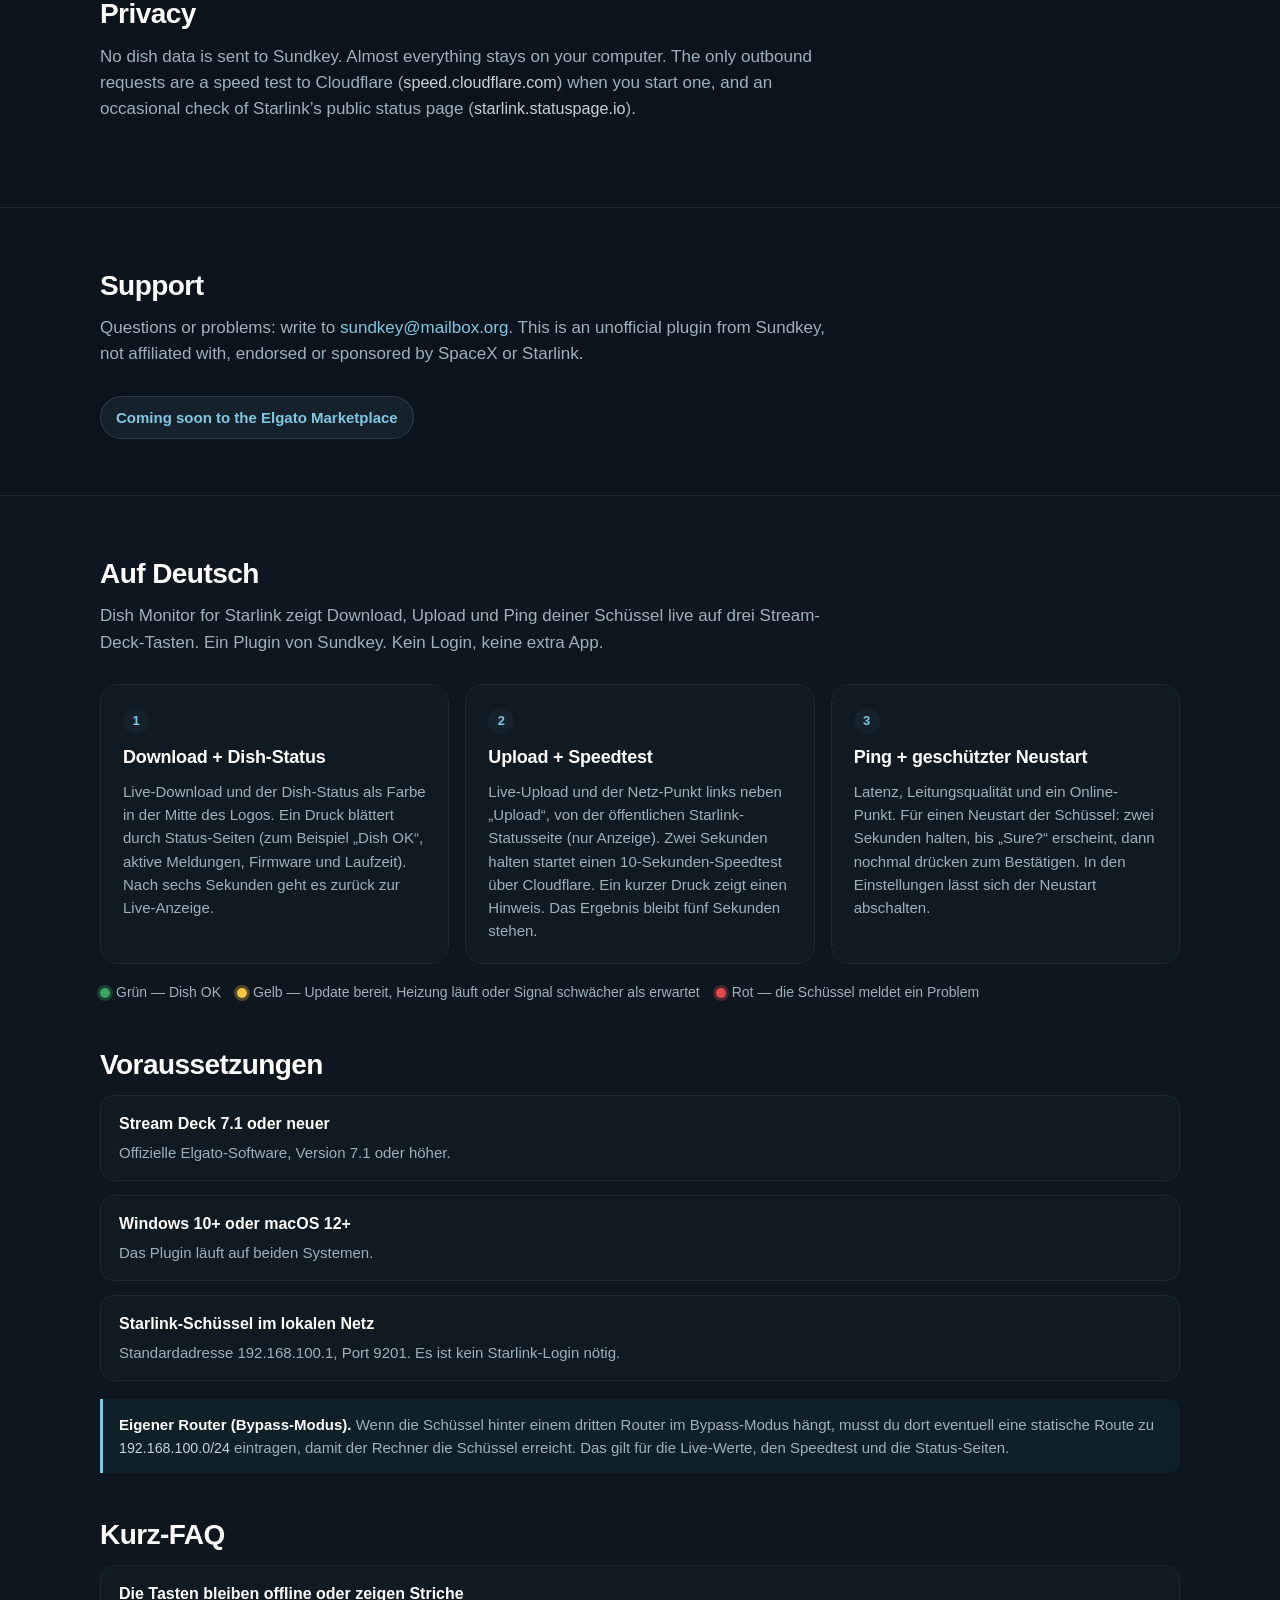
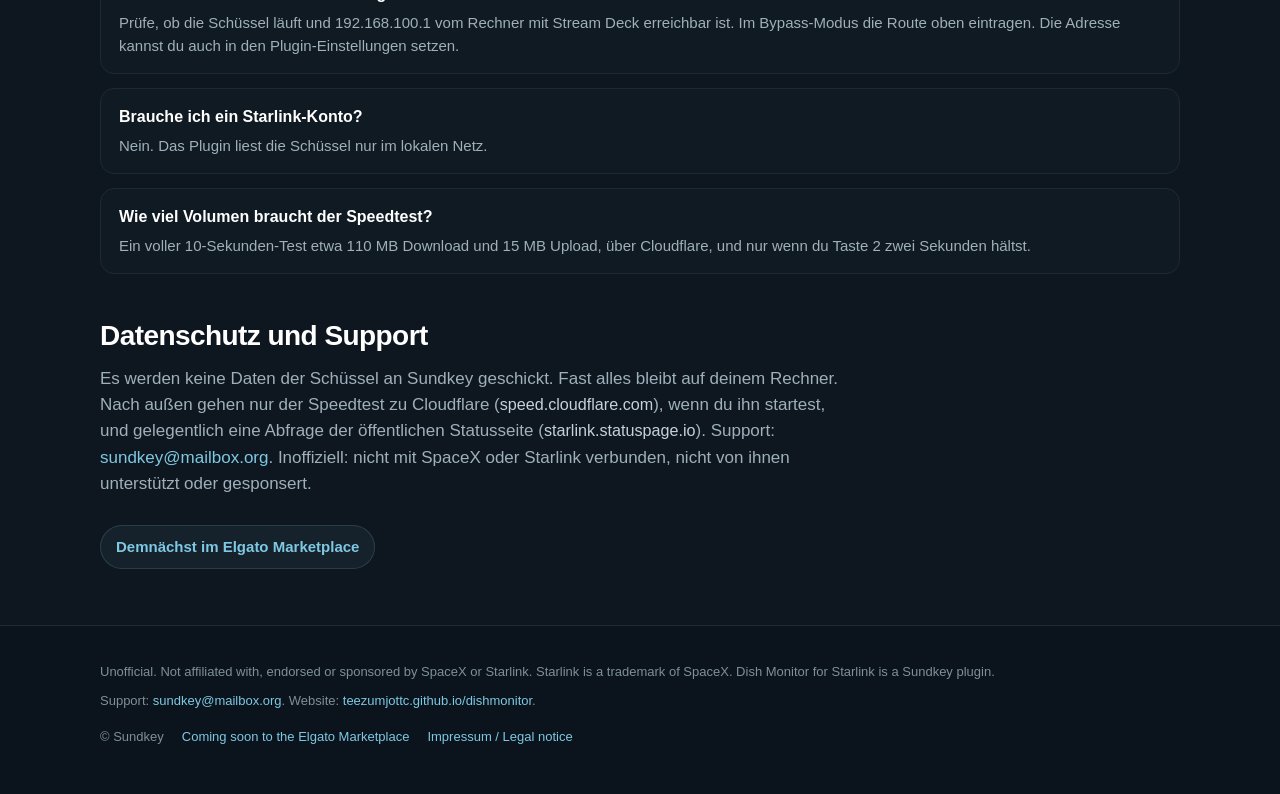
==== commit f481e4b9: "Update site to final v9 layout and images" ====
--- a/index.html
+++ b/index.html
@@ -13,7 +13,7 @@
   <meta property="og:description" content="Your Starlink dish, live on three Stream Deck keys. Unofficial, not affiliated with SpaceX or Starlink.">
   <meta property="og:type" content="website">
   <meta property="og:url" content="https://teezumjottc.github.io/dishmonitor/">
-  <meta property="og:image" content="https://teezumjottc.github.io/dishmonitor/images/gallery-overview.png">
+  <meta property="og:image" content="https://teezumjottc.github.io/dishmonitor/images/thumbnail.png">
   <meta name="theme-color" content="#0b141c">
   <link rel="stylesheet" href="style.css">
 </head>
@@ -30,7 +30,7 @@
         <a href="#faq">FAQ</a>
         <a href="#de" lang="de">Deutsch</a>
         <a href="#support">Support</a>
-        <a class="btn" href="#marketplace">Elgato Marketplace</a>
+        <a class="btn btn-soon" href="#marketplace">Coming soon</a>
       </nav>
     </div>
   </header>
@@ -42,10 +42,10 @@
           <p class="kicker">Stream Deck plugin</p>
           <h1>Your dish, live on three keys</h1>
           <p class="lede">See download, upload and ping straight from your Starlink dish — animated and colour-coded, with no extra app and no login.</p>
-          <a class="btn btn-lg" href="#marketplace" id="marketplace">Available on the Elgato Marketplace</a>
+          <a class="btn btn-lg btn-soon" href="#marketplace" id="marketplace">Coming soon to the Elgato Marketplace</a>
         </div>
         <figure class="hero-shot">
-          <img src="images/gallery-overview.png" width="1920" height="960" alt="Three Stream Deck keys showing live download, upload and ping from a Starlink dish.">
+          <img src="images/thumbnail.png" width="1920" height="960" alt="Dish Monitor for Starlink on three Stream Deck keys, showing live download, upload and ping.">
         </figure>
       </div>
     </div>
@@ -58,22 +58,22 @@
           <article class="card">
             <span class="num">1</span>
             <h3>Download + dish status</h3>
-            <p>Live download rate, with an animated logo. A coloured dot on the logo shows dish health. Press to step through status pages — for example “Dish OK”, any active alerts, then firmware and uptime. The key returns to the live view after six seconds.</p>
+            <p>Live download rate, with an animated logo. The colour in the centre of the logo shows dish health. Press to step through status pages — for example “Dish OK”, any active alerts, then firmware and uptime. The key returns to the live view after six seconds.</p>
           </article>
           <article class="card">
             <span class="num">2</span>
             <h3>Upload + speed test</h3>
-            <p>Live upload rate, plus a small network-status dot from Starlink’s public status page (display only). Press to run a 10-second speed test via Cloudflare. Progress appears across the three keys; the result stays for five seconds.</p>
+            <p>Live upload rate, with the official network-status dot to the left of “Upload” (display only). Hold for two seconds to run a 10-second speed test via Cloudflare. A short press shows a hint. Progress appears across the three keys; the result stays for five seconds.</p>
           </article>
           <article class="card">
             <span class="num">3</span>
             <h3>Ping + protected restart</h3>
-            <p>Latency and link quality. To restart the dish, hold the key for two seconds, then press again to confirm. You can turn the restart action off in the plugin settings.</p>
+            <p>Latency, link quality and an online-status dot. To restart the dish, hold the key for two seconds until it shows “Sure?”, then press again to confirm. You can turn the restart action off in the plugin settings.</p>
           </article>
         </div>
         <p class="legend">
           <span><i class="dot" style="--c:#3BA55D"></i>Green — dish OK</span>
-          <span><i class="dot" style="--c:#F5C542"></i>Yellow — update ready, or heater on</span>
+          <span><i class="dot" style="--c:#F5C542"></i>Yellow — update ready, heater on, or weaker signal than expected</span>
           <span><i class="dot" style="--c:#E5484D"></i>Red — a problem the dish is reporting</span>
         </p>
       </div>
@@ -82,16 +82,19 @@
     <section id="screenshots">
       <div class="wrap">
         <h2>In action</h2>
-        <p class="intro">A one-press speed test, a protected restart, and a clear view of every state.</p>
+        <p class="intro">The three keys at a glance, dish-status colours, a two-second-hold speed test, and a protected restart.</p>
         <div class="shots">
           <figure class="shot">
-            <img src="images/gallery-speedtest.png" width="1920" height="960" alt="Speed test in progress and the result on the three keys.">
-          </figure>
-          <figure class="shot">
-            <img src="images/gallery-restart.png" width="1920" height="960" alt="Network status dot and the hold, confirm, restarting and back-online states on the ping key.">
-          </figure>
-          <figure class="shot">
-            <img src="images/gallery-states.png" width="1920" height="960" alt="Four rows of keys showing good, fair, packet-loss and offline states.">
+            <img src="images/gallery-overview.png" width="1920" height="960" alt="Overview of the three keys: download with status colour in the logo, upload with the network-status dot, and ping with a protected restart.">
+          </figure>
+          <figure class="shot">
+            <img src="images/gallery-status.png" width="1920" height="960" alt="Green, yellow and red dish-status colours in the logo, with example status pages for updates, heating, signal, overheating, motors, location, cable and water.">
+          </figure>
+          <figure class="shot">
+            <img src="images/gallery-speedtest.png" width="1920" height="960" alt="Speed test started by holding key 2 for two seconds, then progress and the result on the three keys.">
+          </figure>
+          <figure class="shot">
+            <img src="images/gallery-restart.png" width="1920" height="960" alt="Protected dish restart: hold for two seconds, confirm with Sure?, restarting, then back online.">
           </figure>
         </div>
       </div>
@@ -132,15 +135,15 @@
           </div>
           <div class="item">
             <h3>How much data does the speed test use?</h3>
-            <p>A full 10-second test uses about 110 MB down and 15 MB up, via Cloudflare. It runs only when you press key 2.</p>
+            <p>A full 10-second test uses about 110 MB down and 15 MB up, via Cloudflare. It runs only when you hold key 2 for two seconds.</p>
           </div>
           <div class="item">
             <h3>I don’t want the restart action</h3>
             <p>Open the plugin settings and turn the restart key off. The ping display stays; hold-to-restart is disabled.</p>
           </div>
           <div class="item">
-            <h3>The dish-status dot is yellow or red</h3>
-            <p>Press key 1 to step through the messages (for example an update waiting for a night-time reboot, the heater running, or a reported fault). After six seconds the key returns to the live download view.</p>
+            <h3>The dish-status colour is yellow or red</h3>
+            <p>Press key 1 to step through the messages (for example an update waiting for a night-time reboot, the heater running, a weaker signal than expected, or a reported fault). After six seconds the key returns to the live download view.</p>
           </div>
         </div>
       </div>
@@ -157,7 +160,7 @@
       <div class="wrap">
         <h2>Support</h2>
         <p class="intro">Questions or problems: write to <a href="mailto:sundkey@mailbox.org">sundkey@mailbox.org</a>. This is an unofficial plugin from Sundkey, not affiliated with, endorsed or sponsored by SpaceX or Starlink.</p>
-        <a class="btn" href="#marketplace">Available on the Elgato Marketplace</a>
+        <a class="btn btn-soon" href="#marketplace">Coming soon to the Elgato Marketplace</a>
       </div>
     </section>
 
@@ -169,22 +172,22 @@
           <article class="card">
             <span class="num">1</span>
             <h3>Download + Dish-Status</h3>
-            <p>Live-Download und ein Farbpunkt am Logo für den Zustand der Schüssel. Ein Druck blättert durch Status-Seiten (zum Beispiel „Dish OK“, aktive Meldungen, Firmware und Laufzeit). Nach sechs Sekunden geht es zurück zur Live-Anzeige.</p>
+            <p>Live-Download und der Dish-Status als Farbe in der Mitte des Logos. Ein Druck blättert durch Status-Seiten (zum Beispiel „Dish OK“, aktive Meldungen, Firmware und Laufzeit). Nach sechs Sekunden geht es zurück zur Live-Anzeige.</p>
           </article>
           <article class="card">
             <span class="num">2</span>
             <h3>Upload + Speedtest</h3>
-            <p>Live-Upload und ein kleiner Netz-Punkt von der öffentlichen Starlink-Statusseite (nur Anzeige). Ein Druck startet einen 10-Sekunden-Speedtest über Cloudflare. Das Ergebnis bleibt fünf Sekunden stehen.</p>
+            <p>Live-Upload und der Netz-Punkt links neben „Upload“, von der öffentlichen Starlink-Statusseite (nur Anzeige). Zwei Sekunden halten startet einen 10-Sekunden-Speedtest über Cloudflare. Ein kurzer Druck zeigt einen Hinweis. Das Ergebnis bleibt fünf Sekunden stehen.</p>
           </article>
           <article class="card">
             <span class="num">3</span>
             <h3>Ping + geschützter Neustart</h3>
-            <p>Latenz und Leitungsqualität. Für einen Neustart der Schüssel: zwei Sekunden halten, dann nochmal drücken zum Bestätigen. In den Einstellungen lässt sich der Neustart abschalten.</p>
+            <p>Latenz, Leitungsqualität und ein Online-Punkt. Für einen Neustart der Schüssel: zwei Sekunden halten, bis „Sure?“ erscheint, dann nochmal drücken zum Bestätigen. In den Einstellungen lässt sich der Neustart abschalten.</p>
           </article>
         </div>
         <p class="legend">
           <span><i class="dot" style="--c:#3BA55D"></i>Grün — Dish OK</span>
-          <span><i class="dot" style="--c:#F5C542"></i>Gelb — Update bereit oder Heizung läuft</span>
+          <span><i class="dot" style="--c:#F5C542"></i>Gelb — Update bereit, Heizung läuft oder Signal schwächer als erwartet</span>
           <span><i class="dot" style="--c:#E5484D"></i>Rot — die Schüssel meldet ein Problem</span>
         </p>
 
@@ -208,13 +211,13 @@
           </div>
           <div class="item">
             <h3>Wie viel Volumen braucht der Speedtest?</h3>
-            <p>Ein voller 10-Sekunden-Test etwa 110 MB Download und 15 MB Upload, über Cloudflare, und nur wenn du Taste 2 drückst.</p>
+            <p>Ein voller 10-Sekunden-Test etwa 110 MB Download und 15 MB Upload, über Cloudflare, und nur wenn du Taste 2 zwei Sekunden hältst.</p>
           </div>
         </div>
 
         <h2 style="margin-top:40px">Datenschutz und Support</h2>
         <p class="intro">Es werden keine Daten der Schüssel an Sundkey geschickt. Fast alles bleibt auf deinem Rechner. Nach außen gehen nur der Speedtest zu Cloudflare (<code>speed.cloudflare.com</code>), wenn du ihn startest, und gelegentlich eine Abfrage der öffentlichen Statusseite (<code>starlink.statuspage.io</code>). Support: <a href="mailto:sundkey@mailbox.org">sundkey@mailbox.org</a>. Inoffiziell: nicht mit SpaceX oder Starlink verbunden, nicht von ihnen unterstützt oder gesponsert.</p>
-        <a class="btn" href="#marketplace">Im Elgato Marketplace erhältlich</a>
+        <a class="btn btn-soon" href="#marketplace">Demnächst im Elgato Marketplace</a>
       </div>
     </section>
   </main>
@@ -225,7 +228,7 @@
       <p>Support: <a href="mailto:sundkey@mailbox.org">sundkey@mailbox.org</a>. Website: <a href="https://teezumjottc.github.io/dishmonitor/">teezumjottc.github.io/dishmonitor</a>.</p>
       <div class="meta">
         <span>© Sundkey</span>
-        <a href="#marketplace">Elgato Marketplace</a>
+        <a href="#marketplace">Coming soon to the Elgato Marketplace</a>
         <a href="impressum.html">Impressum / Legal notice</a>
       </div>
     </div>
--- a/style.css
+++ b/style.css
@@ -180,3 +180,10 @@
   .hero { padding-top: 36px; }
   section { padding: 40px 0; }
 }
+
+.btn-soon {
+  background: #15222c;
+  color: var(--cyan);
+  box-shadow: inset 0 0 0 1px #2a3c48;
+}
+.btn-soon:hover { filter: brightness(1.08); color: #fff; }
